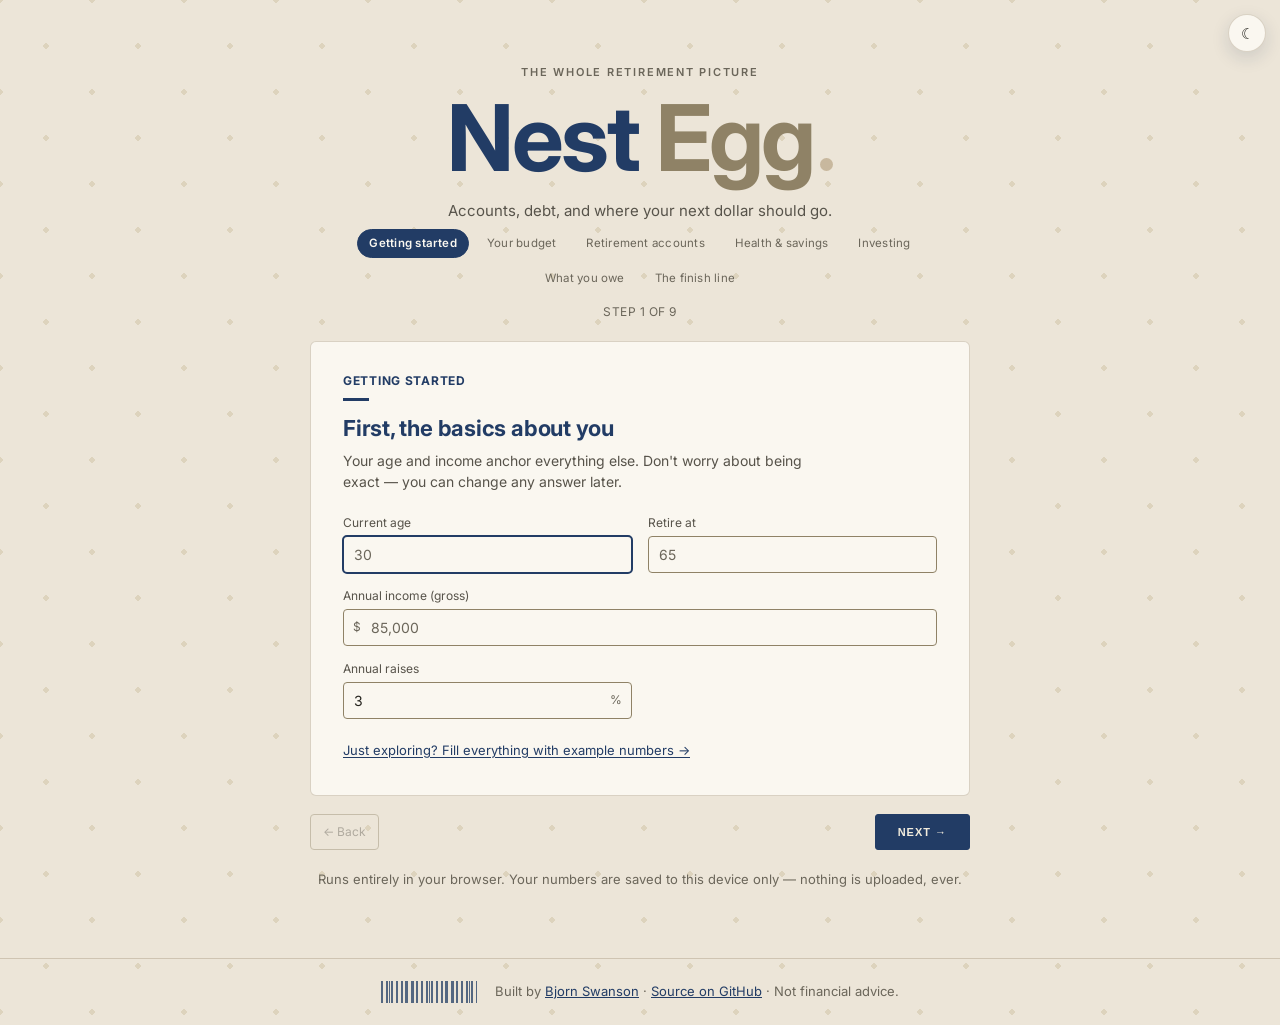
==== index.html @ d1eeb338 "Decode hex-encoded PDF text via embedded ToUnicode maps Co-Authored-By: Claude Fable 5 <noreply@anth" ====
<!doctype html>
<html lang="en">
<head>
  <meta charset="utf-8">
  <meta name="viewport" content="width=device-width, initial-scale=1">
  <title>Nest Egg — Retirement Calculator</title>
  <meta name="description" content="A retirement calculator that starts with your budget and walks you through the whole picture: 401(k), Roth IRA, HSA, HYSA, brokerage, and debt. Everything stays in your browser.">
  <meta name="theme-color" content="#ece5d8">
  <link rel="icon" type="image/svg+xml" href="assets/favicon.svg?v=2">
  <link rel="apple-touch-icon" href="assets/icons/apple-touch-icon.png">
  <link rel="manifest" href="manifest.json">
  <script>
    /* Resolve the theme up front — stored choice, else OS preference — and stamp
       data-theme before first paint, so styles.css needs only [data-theme] rules. */
    (function () {
      var stored = null;
      try { stored = localStorage.getItem('ne_theme'); } catch (e) { }
      var mq = window.matchMedia ? window.matchMedia('(prefers-color-scheme: dark)') : null;
      function apply(t) { document.documentElement.setAttribute('data-theme', t); }
      apply(stored || (mq && mq.matches ? 'dark' : 'light'));
      if (!stored && mq && mq.addEventListener) {
        mq.addEventListener('change', function (e) {
          try { if (localStorage.getItem('ne_theme')) return; } catch (err) { }
          apply(e.matches ? 'dark' : 'light');
        });
      }
    })();
  </script>
  <link rel="preconnect" href="https://fonts.googleapis.com">
  <link rel="preconnect" href="https://fonts.gstatic.com" crossorigin>
  <link href="https://fonts.googleapis.com/css2?family=Inter:wght@400;500;600;700&display=swap" rel="stylesheet">
  <link rel="stylesheet" href="styles.css?v=21">
</head>
<body>

<header class="site-header">
  <p class="hero-eyebrow">The whole retirement picture</p>
  <h1 class="hero-name"><span class="hn-1">Nest</span> <span class="hn-2">Egg<span class="hero-dot" aria-hidden="true"></span></span></h1>
  <p class="tagline">Accounts, debt, and where your next dollar should go.</p>
</header>
<button id="theme-toggle" class="theme-toggle" type="button" aria-label="Toggle dark mode">
  <span class="theme-icon" aria-hidden="true"></span>
</button>

<main>

  <!-- ================= GUIDED WIZARD ================= -->
  <div id="wizard" aria-label="Set up your plan">
    <div class="wiz-top">
      <nav class="wiz-rail" id="wiz-rail" aria-label="Walkthrough sections"></nav>
      <p class="wiz-count"><span id="wiz-count">Step 1 of 9</span></p>
    </div>

    <div id="wiz-budget" class="wiz-budget" hidden>
      <div class="wb-line"><span id="wb-label"></span><span class="wb-amt" id="wb-amt"></span></div>
      <div class="wb-bar" aria-hidden="true"><span class="wb-fill" id="wb-fill"></span></div>
    </div>

    <div id="wiz-steps">

      <!-- Step 1 — About you -->
      <section class="step" data-section="Getting started">
        <p class="step-eyebrow">Getting started</p>
        <h2 class="step-q">First, the basics about you</h2>
        <p class="step-sub">Your age and income anchor everything else. Don't worry about being exact — you can change any answer later.</p>
        <div class="field-grid">
          <label class="field"><span>Current age</span>
            <input type="number" data-bind="profile.currentAge" min="16" max="90" step="1" inputmode="numeric" placeholder="30"></label>
          <label class="field"><span>Retire at</span>
            <input type="number" data-bind="profile.retirementAge" min="30" max="90" step="1" inputmode="numeric" placeholder="65"></label>
          <label class="field span2"><span>Annual income (gross)</span>
            <span class="control"><span class="affix">$</span>
              <input type="number" data-bind="profile.annualIncome" min="0" step="1000" inputmode="decimal" placeholder="85,000"></span></label>
          <label class="field"><span>Annual raises</span>
            <span class="control"><input type="number" data-bind="profile.incomeGrowthPct" min="0" max="20" step="0.5" inputmode="decimal" placeholder="3"><span class="affix">%</span></span></label>
        </div>
        <p class="step-tip"><button type="button" id="load-sample" class="linklike">Just exploring? Fill everything with example numbers →</button></p>
        <div class="wiz-scenario" id="wiz-scenario-wrap" hidden>
          <label class="field"><span>Or pick up a saved setup</span>
            <select id="wiz-scenario-pick" class="scenario-pick"></select></label>
        </div>
      </section>

      <!-- Step 2 — Monthly budget -->
      <section class="step" id="step-budget" data-section="Your budget">
        <p class="step-eyebrow">Your budget</p>
        <h2 class="step-q">What does a normal month look like?</h2>
        <p class="step-sub">Three rough numbers. Whatever's left is your monthly surplus — and the rest of this walkthrough is about pointing it at the right accounts.</p>
        <div class="field-grid">
          <label class="field span2"><span>Monthly take-home pay <button type="button" class="help-btn" data-help="takehome" aria-label="What counts as take-home pay?">?</button></span>
            <span class="control"><span class="affix">$</span>
              <input type="number" data-bind="profile.takeHomeMonthly" min="0" step="100" inputmode="decimal" placeholder="5,000"></span></label>
          <label class="field"><span>Essentials <small>(housing, food, bills)</small> <button type="button" class="help-btn" data-help="essentials" aria-label="What counts as essentials?">?</button></span>
            <span class="control"><span class="affix">$</span>
              <input type="number" data-bind="budget.essentialsMonthly" min="0" step="50" inputmode="decimal" placeholder="2,500"></span></label>
          <label class="field"><span>Everything else <small>(the fun column)</small> <button type="button" class="help-btn" data-help="lifestyle" aria-label="What counts as everything else?">?</button></span>
            <span class="control"><span class="affix">$</span>
              <input type="number" data-bind="budget.lifestyleMonthly" min="0" step="50" inputmode="decimal" placeholder="1,000"></span></label>
        </div>
        <details class="paystub">
          <summary>Have a paystub? Convert it →</summary>
          <p class="hint">Type the numbers off one paycheck — or hand us the paystub PDF and we'll read it, right here in your browser, never uploaded. Either way, the matching questions get ghost suggestions with the math on hover; your answers are never filled in for you.</p>
          <div class="import-row">
            <span class="import-label">Read it for me</span>
            <label class="ghost-btn mini import-trigger" for="ps-file">Load paystub PDF →</label>
            <input type="file" id="ps-file" accept=".pdf,application/pdf,.txt,text/plain" hidden>
            <span class="import-status" id="ps-file-status">or drop the file / paste its text anywhere on this panel</span>
          </div>
          <div class="field-grid">
            <label class="field"><span>I'm paid</span>
              <select data-bind="paystub.freq">
                <option value="52">Weekly</option>
                <option value="26">Every 2 weeks</option>
                <option value="24" selected>Twice a month</option>
                <option value="12">Monthly</option>
              </select></label>
            <label class="field"><span>Gross pay per check <small>(before anything comes out)</small></span>
              <span class="control"><span class="affix">$</span>
                <input type="number" data-bind="paystub.gross" min="0" step="50" inputmode="decimal" placeholder="3,500"></span></label>
            <label class="field"><span>Net pay per check <small>(what hits the bank)</small></span>
              <span class="control"><span class="affix">$</span>
                <input type="number" data-bind="paystub.net" min="0" step="50" inputmode="decimal" placeholder="2,400"></span></label>
            <label class="field"><span>401(k) per check <small>(pre-tax or Roth)</small></span>
              <span class="control"><span class="affix">$</span>
                <input type="number" data-bind="paystub.k401" min="0" step="10" inputmode="decimal" placeholder="0"></span></label>
            <label class="field"><span>HSA per check</span>
              <span class="control"><span class="affix">$</span>
                <input type="number" data-bind="paystub.hsa" min="0" step="10" inputmode="decimal" placeholder="0"></span></label>
          </div>
          <p class="hint ps-readout" id="ps-readout"></p>
        </details>
        <div class="budget-snap" id="budget-snap" aria-live="polite">
          <div class="bs-row"><span>Take-home</span><span class="amt" id="bs-takehome">—</span></div>
          <div class="bs-row"><span>− Essentials</span><span class="amt" id="bs-ess">—</span></div>
          <div class="bs-row"><span>− Everything else</span><span class="amt" id="bs-life">—</span></div>
          <div class="bs-row" id="bs-min-row" hidden><span>− Debt minimums <small>(from your debts list)</small></span><span class="amt" id="bs-min">—</span></div>
          <div class="bs-row bs-total" id="bs-total-row"><span>Free to save &amp; invest</span><span class="amt" id="bs-total">—</span></div>
          <p class="bs-note" id="bs-note"></p>
        </div>
      </section>

      <!-- Step 2 — 401(k) -->
      <section class="step" data-section="Retirement accounts">
        <p class="step-eyebrow">Retirement accounts</p>
        <h2 class="step-q">Do you have a 401(k) at work? <button type="button" class="help-btn" data-help="k401" aria-label="What is a 401(k)?">?</button></h2>
        <p class="step-sub">The retirement account your employer offers — often with free matching money. Leave it blank if you don't have one.</p>
        <div class="vendor-row">
          <span class="vendor-badge" id="vb-k401" hidden aria-hidden="true"></span>
          <select class="vendor-select" data-vendor="k401" aria-label="Who holds your 401(k)?"></select>
        </div>
        <div class="import-row">
          <span class="import-label">Pull balance from a Merrill export</span>
          <label class="ghost-btn mini import-trigger" for="merrill-import-file">Load CSV →</label>
          <input type="file" id="merrill-import-file" accept=".csv,text/csv" hidden>
          <span class="import-status" id="merrill-import-status"></span>
        </div>
        <div class="field-grid">
          <label class="field span2"><span>Current balance</span>
            <span class="control"><span class="affix">$</span>
              <input type="number" data-bind="k401.balance" min="0" step="500" inputmode="decimal" placeholder="0"></span></label>
          <label class="field"><span>You contribute</span>
            <span class="control"><input type="number" data-bind="k401.contribPct" min="0" max="100" step="0.5" inputmode="decimal" placeholder="6"><span class="affix">% of pay</span></span></label>
          <label class="field"><span>Expected return <button type="button" class="help-btn" data-help="returns" aria-label="What is expected return?">?</button></span>
            <span class="control"><input type="number" data-bind="k401.returnPct" min="0" max="20" step="0.5" inputmode="decimal"><span class="affix">%/yr</span></span></label>
          <label class="field"><span>Employer match rate <button type="button" class="help-btn" data-help="match" aria-label="How does an employer match work?">?</button></span>
            <span class="control"><input type="number" data-bind="k401.matchRatePct" min="0" max="200" step="5" inputmode="decimal" placeholder="100"><span class="affix">%</span></span></label>
          <label class="field"><span>…on your first</span>
            <span class="control"><input type="number" data-bind="k401.matchCapPct" min="0" max="100" step="0.5" inputmode="decimal" placeholder="6"><span class="affix">% of pay</span></span></label>
          <p class="hint match-hint" id="match-hint"></p>
          <label class="field"><span>Contribution type <button type="button" class="help-btn" data-help="k401type" aria-label="Pre-tax versus Roth 401(k)">?</button></span>
            <select data-bind="k401.type">
              <option value="pretax">Pre-tax (traditional)</option>
              <option value="roth">Roth</option>
            </select></label>
          <label class="field"><span>Balance that's pre-tax</span>
            <span class="control"><input type="number" data-bind="k401.preTaxBalPct" min="0" max="100" step="5" inputmode="decimal"><span class="affix">%</span></span></label>
        </div>
      </section>

      <!-- Step 3 — Roth IRA -->
      <section class="step" data-section="Retirement accounts">
        <p class="step-eyebrow">Retirement accounts</p>
        <h2 class="step-q">What about a Roth IRA? <button type="button" class="help-btn" data-help="roth" aria-label="What is a Roth IRA?">?</button></h2>
        <p class="step-sub">A retirement account you open yourself — it grows and comes out tax-free. Leave it blank if you haven't opened one.</p>
        <div class="vendor-row">
          <span class="vendor-badge" id="vb-roth" hidden aria-hidden="true"></span>
          <select class="vendor-select" data-vendor="roth" aria-label="Who holds your Roth IRA?"></select>
        </div>
        <div class="field-grid">
          <label class="field"><span>Current balance</span>
            <span class="control"><span class="affix">$</span>
              <input type="number" data-bind="roth.balance" min="0" step="500" inputmode="decimal" placeholder="0"></span></label>
          <label class="field"><span>Monthly contribution</span>
            <span class="control"><span class="affix">$</span>
              <input type="number" data-bind="roth.monthly" min="0" step="25" inputmode="decimal" placeholder="0"></span></label>
          <label class="field"><span>Expected return</span>
            <span class="control"><input type="number" data-bind="roth.returnPct" min="0" max="20" step="0.5" inputmode="decimal"><span class="affix">%/yr</span></span></label>
        </div>
      </section>

      <!-- Step 4 — HSA -->
      <section class="step" data-section="Health & savings">
        <p class="step-eyebrow">Health &amp; savings</p>
        <h2 class="step-q">Are you on an HSA-eligible health plan? <button type="button" class="help-btn" data-help="hsa" aria-label="What is an HSA?">?</button></h2>
        <p class="step-sub">If your health plan is a high-deductible one, the HSA is the most tax-friendly account there is.</p>
        <div class="vendor-row">
          <span class="vendor-badge" id="vb-hsa" hidden aria-hidden="true"></span>
          <select class="vendor-select" data-vendor="hsa" aria-label="Who holds your HSA?"></select>
        </div>
        <label class="check"><input type="checkbox" data-bind="hsa.eligible"> Yes, I have an HSA-eligible health plan</label>
        <div class="field-grid hsa-fields">
          <label class="field"><span>Current balance</span>
            <span class="control"><span class="affix">$</span>
              <input type="number" data-bind="hsa.balance" min="0" step="100" inputmode="decimal" placeholder="0"></span></label>
          <label class="field"><span>Monthly contribution</span>
            <span class="control"><span class="affix">$</span>
              <input type="number" data-bind="hsa.monthly" min="0" step="25" inputmode="decimal" placeholder="0"></span></label>
          <label class="field"><span>Expected return</span>
            <span class="control"><input type="number" data-bind="hsa.returnPct" min="0" max="20" step="0.5" inputmode="decimal"><span class="affix">%/yr</span></span></label>
        </div>
        <p class="hint" id="hsa-max-hint"></p>
        <button type="button" id="hsa-max-btn" class="ghost-btn mini">Set my monthly to the max</button>
      </section>

      <!-- Step 5 — High-yield savings -->
      <section class="step" data-section="Health & savings">
        <p class="step-eyebrow">Health &amp; savings</p>
        <h2 class="step-q">Where's your cash? <button type="button" class="help-btn" data-help="hysa" aria-label="What is a high-yield savings account?">?</button></h2>
        <p class="step-sub">Your high-yield savings — including the emergency fund you'd tap in a pinch.</p>
        <div class="vendor-row">
          <span class="vendor-badge" id="vb-hysa" hidden aria-hidden="true"></span>
          <select class="vendor-select" data-vendor="hysa" aria-label="Who holds your savings account?"></select>
        </div>
        <div class="field-grid">
          <label class="field"><span>Current balance</span>
            <span class="control"><span class="affix">$</span>
              <input type="number" data-bind="hysa.balance" min="0" step="500" inputmode="decimal" placeholder="0"></span></label>
          <label class="field"><span>Monthly contribution</span>
            <span class="control"><span class="affix">$</span>
              <input type="number" data-bind="hysa.monthly" min="0" step="25" inputmode="decimal" placeholder="0"></span></label>
          <label class="field"><span>APY</span>
            <span class="control"><input type="number" data-bind="hysa.apyPct" min="0" max="10" step="0.1" inputmode="decimal"><span class="affix">%</span></span></label>
          <label class="field"><span>Emergency fund goal <button type="button" class="help-btn" data-help="ef" aria-label="What is an emergency fund?">?</button></span>
            <span class="control"><span class="affix">$</span>
              <input type="number" data-bind="hysa.efTarget" min="0" step="1000" inputmode="decimal" placeholder="15,000"></span></label>
        </div>
      </section>

      <!-- Step 6 — Brokerage -->
      <section class="step" data-section="Investing">
        <p class="step-eyebrow">Investing</p>
        <h2 class="step-q">Any investing outside retirement accounts? <button type="button" class="help-btn" data-help="brokerage" aria-label="What is a brokerage account?">?</button></h2>
        <p class="step-sub">A regular (taxable) brokerage account. Leave it blank if you don't have one yet.</p>
        <div class="vendor-row">
          <span class="vendor-badge" id="vb-brokerage" hidden aria-hidden="true"></span>
          <select class="vendor-select" data-vendor="brokerage" aria-label="Who holds your brokerage account?"></select>
        </div>
        <div class="import-row">
          <span class="import-label">Pull live balance from Schwab</span>
          <label class="ghost-btn mini import-trigger" for="schwab-import-file">Load export →</label>
          <input type="file" id="schwab-import-file" accept=".json,application/json" hidden>
          <span class="import-status" id="schwab-import-status"></span>
        </div>
        <div class="field-grid">
          <label class="field"><span>Current balance</span>
            <span class="control"><span class="affix">$</span>
              <input type="number" data-bind="brokerage.balance" min="0" step="500" inputmode="decimal" placeholder="0"></span></label>
          <label class="field"><span>Monthly contribution</span>
            <span class="control"><span class="affix">$</span>
              <input type="number" data-bind="brokerage.monthly" min="0" step="25" inputmode="decimal" placeholder="0"></span></label>
          <label class="field"><span>Expected return</span>
            <span class="control"><input type="number" data-bind="brokerage.returnPct" min="0" max="20" step="0.5" inputmode="decimal"><span class="affix">%/yr</span></span></label>
        </div>
      </section>

      <!-- Step 7 — Debts -->
      <section class="step" data-section="What you owe">
        <p class="step-eyebrow">What you owe</p>
        <h2 class="step-q">Let's list any debts <button type="button" class="help-btn" data-help="debts" aria-label="How are debts handled?">?</button></h2>
        <p class="step-sub">Credit cards, student loans, car loans — anything with a balance and an APR. We'll build a payoff plan. No debts? Just move on.</p>
        <div id="debt-list"></div>
        <button type="button" id="add-debt" class="ghost-btn">+ Add a debt</button>
        <div class="field-grid">
          <label class="field span2"><span>Extra toward debt each month <small>(beyond minimums)</small> <button type="button" class="help-btn" data-help="extraDebt" aria-label="Why pay extra toward debt?">?</button></span>
            <span class="control"><span class="affix">$</span>
              <input type="number" data-bind="extraDebtMonthly" min="0" step="25" inputmode="decimal" placeholder="0"></span></label>
        </div>
      </section>

      <!-- Step 8 — Goals -->
      <section class="step" data-section="The finish line">
        <p class="step-eyebrow">The finish line</p>
        <h2 class="step-q">Finally — what does retirement look like?</h2>
        <p class="step-sub">How much you'll spend, and a few assumptions you can fine-tune. Then we'll show your plan.</p>
        <div class="field-grid">
          <label class="field span2"><span>Monthly spending in retirement <small>(today's dollars)</small></span>
            <span class="control"><span class="affix">$</span>
              <input type="number" data-bind="goals.retireSpendMonthly" min="0" step="250" inputmode="decimal" placeholder="5,000"></span></label>
          <label class="field"><span>Inflation <button type="button" class="help-btn" data-help="inflation" aria-label="How is inflation used?">?</button></span>
            <span class="control"><input type="number" data-bind="goals.inflationPct" min="0" max="10" step="0.1" inputmode="decimal"><span class="affix">%/yr</span></span></label>
          <label class="field"><span>Withdrawal rate <button type="button" class="help-btn" data-help="swr" aria-label="What is a withdrawal rate?">?</button></span>
            <span class="control"><input type="number" data-bind="goals.swrPct" min="1" max="10" step="0.25" inputmode="decimal"><span class="affix">%/yr</span></span></label>
          <label class="field span2"><span>Tax rate in retirement <button type="button" class="help-btn" data-help="taxrate" aria-label="What is the retirement tax rate for?">?</button></span>
            <span class="control"><input type="number" data-bind="goals.taxRatePct" min="0" max="50" step="1" inputmode="decimal"><span class="affix">% on pre-tax dollars</span></span></label>
          <label class="field"><span>Social Security <button type="button" class="help-btn" data-help="ss" aria-label="How is Social Security used?">?</button></span>
            <span class="control"><span class="affix">$</span><input type="number" data-bind="goals.ssMonthly" min="0" step="100" inputmode="decimal" placeholder="0"><span class="affix">/mo</span></span></label>
          <label class="field"><span>…starting at age</span>
            <span class="control"><input type="number" data-bind="goals.ssStartAge" min="62" max="70" step="1" inputmode="numeric" placeholder="67"></span></label>
        </div>
        <label class="check"><input type="checkbox" data-bind="growContrib"> Grow my monthly contributions with raises <button type="button" class="help-btn" data-help="growc" aria-label="What does growing contributions mean?">?</button></label>
        <details class="advanced">
          <summary>Advanced: contribution limits &amp; thresholds</summary>
          <div class="field-grid">
            <label class="field"><span>401(k) limit</span>
              <span class="control"><span class="affix">$</span>
                <input type="number" data-bind="limits.k401" min="0" step="500" inputmode="decimal"></span></label>
            <label class="field"><span>IRA limit</span>
              <span class="control"><span class="affix">$</span>
                <input type="number" data-bind="limits.ira" min="0" step="500" inputmode="decimal"></span></label>
            <label class="field"><span>HSA limit</span>
              <span class="control"><span class="affix">$</span>
                <input type="number" data-bind="limits.hsa" min="0" step="50" inputmode="decimal"></span></label>
            <label class="field"><span>"High interest" means ≥ <button type="button" class="help-btn" data-help="highApr" aria-label="What counts as high-interest debt?">?</button></span>
              <span class="control"><input type="number" data-bind="limits.highAprPct" min="0" max="30" step="0.5" inputmode="decimal"><span class="affix">% APR</span></span></label>
          </div>
        </details>
      </section>

    </div>

    <div class="wiz-nav">
      <button type="button" id="wiz-back" class="ghost-btn" disabled>← Back</button>
      <button type="button" id="wiz-next" class="sample-btn">Next →</button>
    </div>
    <p class="privacy-note wiz-privacy">Runs entirely in your browser. Your numbers are saved to this device only — nothing is uploaded, ever.</p>
  </div>

  <!-- ================= RESULTS ================= -->
  <div id="results-view" hidden>
    <div class="results-topbar">
      <button type="button" id="edit-answers" class="ghost-btn">← Edit my answers</button>
      <div class="topbar-right">
        <select id="scenario-pick" class="scenario-pick" aria-label="Load a saved setup"></select>
        <button type="button" id="scenario-save" class="ghost-btn">Save setup</button>
        <button type="button" id="scenario-delete" class="ghost-btn danger" hidden>Delete</button>
        <button type="button" id="export-data" class="ghost-btn">Download</button>
        <button type="button" id="import-data" class="ghost-btn">Load file</button>
        <input type="file" id="import-file" accept="application/json,.json" hidden>
        <button type="button" id="reset" class="ghost-btn danger">Clear all</button>
      </div>
    </div>

    <section class="results" aria-label="Projection">

      <div id="empty-state" class="empty-state" hidden>
        <p>Add your current age and a retirement age to see your plan. <button type="button" id="empty-edit" class="linklike">Back to the questions →</button></p>
      </div>

      <div id="results-body" hidden>

        <div class="kpi-row">
          <div class="tile">
            <span class="tile-label">Spendable nest egg (after tax) <button type="button" class="help-btn" data-help="nestegg" aria-label="How is the spendable nest egg calculated?">?</button></span>
            <span class="tile-value" id="kpi-nestegg">—</span>
            <span class="tile-sub" id="kpi-nestegg-today">—</span>
          </div>
          <div class="tile">
            <span class="tile-label">Retirement goal coverage</span>
            <span class="tile-value" id="kpi-coverage">—</span>
            <div class="meter" id="kpi-meter"><div class="meter-fill"></div></div>
            <span class="tile-sub" id="kpi-coverage-sub">—</span>
          </div>
          <div class="tile">
            <span class="tile-label">Debt-free</span>
            <span class="tile-value" id="kpi-debtfree">—</span>
            <span class="tile-sub" id="kpi-interest">—</span>
          </div>
          <div class="tile">
            <span class="tile-label">Recommended-order boost</span>
            <span class="tile-value" id="kpi-boost">—</span>
            <span class="tile-sub" id="kpi-boost-sub">—</span>
          </div>
        </div>

        <section class="card" id="plan-card">
          <div class="card-head">
            <div><h2>What to do with this month's money</h2></div>
            <span class="hint">the recommended order, as marching orders</span>
          </div>
          <ol class="orders" id="orders"></ol>
          <p class="hint" id="orders-match-note"></p>
          <div class="adopt-row">
            <button type="button" id="adopt-plan" class="sample-btn adopt-btn">Make this my plan</button>
            <span class="hint" id="adopt-note">Writes these amounts into your inputs — your plan becomes the recommended one.</span>
          </div>
        </section>

        <section class="card" id="summary-card">
          <div class="card-head">
            <div><h2>Your setup at a glance</h2></div>
            <span class="hint">everything you told us — <button type="button" id="summary-edit" class="linklike">edit →</button></span>
          </div>
          <div id="summary-grid" class="summary-grid"></div>
        </section>

        <section class="card" id="insights-card">
          <div class="card-head">
            <h2>Coaching corner</h2>
            <span class="hint">personalized to your salary and plan</span>
          </div>
          <div id="coach-summary"></div>
          <div id="insights"></div>
          <div id="fifty-wrap" hidden>
            <h3 class="ms-title">Your paycheck, 50/30/20 <button type="button" class="help-btn" data-help="fifty" aria-label="What is the 50/30/20 rule?">?</button></h3>
            <p class="hint" id="fifty-note"></p>
            <div class="fifty-bar" aria-hidden="true">
              <span class="fb-needs"></span><span class="fb-wants"></span><span class="fb-future"></span>
              <span class="fb-marker" id="fifty-marker"></span>
            </div>
            <div class="fifty-rows" id="fifty-rows"></div>
          </div>
          <div id="mg-wrap" hidden>
            <h3 class="ms-title">What each retirement age takes <button type="button" class="help-btn" data-help="mgrate" aria-label="Where do these percentages come from?">?</button></h3>
            <p class="hint">The share of gross income to invest, starting from zero today, to replace 80% of your paycheck from that age on. Rebuilt from <a href="https://moneyguy.com/" target="_blank" rel="noopener">Money Guy</a>&rsquo;s &ldquo;How Much Should You Save?&rdquo; table.</p>
            <div class="milestones" id="mg-strip"></div>
          </div>
          <div id="milestones-wrap" hidden>
            <h3 class="ms-title">Savings benchmarks for your salary</h3>
            <p class="hint">A common rule of thumb: retirement savings as a multiple of your salary at each age.</p>
            <div class="milestones" id="milestones"></div>
          </div>
        </section>

        <section class="card chart-card" id="projection-card">
          <div class="card-head">
            <div>
              <h2>Net worth to retirement</h2>
            </div>
            <div class="legend" id="legend-projection"></div>
          </div>
          <p class="hint">Everything you own minus everything you owe, month by month, in gross (pre-tax) dollars — the tiles above show the after-tax view. The shaded band is the 10th–90th percentile range from 400 Monte Carlo scenarios (historical equity volatility ~15%/yr); the dashed line is your nest-egg goal.</p>
          <div id="chart-projection"></div>
        </section>

        <section class="card" id="waterfall-card">
          <div class="card-head"><h2>Where your next dollar goes</h2></div>
          <p class="hint" id="waterfall-note">Same monthly budget, two orders. The recommended order follows: employer match → high-interest debt → emergency fund → HSA → Roth IRA → max 401(k) → remaining debt → taxable brokerage.</p>
          <div class="waterfall-grid">
            <table class="mini-table" aria-label="Your plan today, first month">
              <caption>Your plan today <span class="cap-sub">/mo, month one</span></caption>
              <tbody id="alloc-current"></tbody>
            </table>
            <table class="mini-table" aria-label="Recommended order, first month">
              <caption>Recommended order <span class="cap-sub">/mo, month one</span></caption>
              <tbody id="alloc-rec"></tbody>
            </table>
          </div>
          <div id="checklist-wrap" hidden>
            <h3 class="ms-title">To follow the recommended order this month</h3>
            <ul id="checklist" class="checklist"></ul>
          </div>
        </section>

        <div class="two-up">
          <section class="card chart-card" id="mix-card">
            <div class="card-head">
              <div><h2>Account mix over time</h2></div>
              <div class="legend" id="legend-mix"></div>
            </div>
            <p class="hint">Where <em>your plan's</em> money lives at each age — the five accounts stacked to the total (gross values).</p>
            <div id="chart-mix"></div>
          </section>
          <section class="card chart-card" id="debt-card">
            <div class="card-head">
              <div><h2>Debt balance</h2></div>
              <div class="legend" id="legend-debt"></div>
            </div>
            <p class="hint">Total owed under each order, until paid off. The recommended order attacks high-interest balances first, so it usually drops faster.</p>
            <div id="chart-debt"></div>
          </section>
        </div>

        <details class="card table-view">
          <summary><h2>Projection table</h2><span class="hint">every value, year by year</span></summary>
          <div class="table-scroll">
            <table id="projection-table">
              <thead>
                <tr><th scope="col">Age</th><th scope="col">401(k)</th><th scope="col">Roth IRA</th><th scope="col">HSA</th><th scope="col">HYSA</th><th scope="col">Brokerage</th><th scope="col">Debt</th><th scope="col">Net worth</th><th scope="col">Recommended</th><th scope="col">Band low</th><th scope="col">Band high</th></tr>
              </thead>
              <tbody></tbody>
            </table>
          </div>
        </details>

        <details class="card methodology">
          <summary><h2>How the math works</h2></summary>
          <ul>
            <li>Everything compounds monthly; contributions land before growth each month.</li>
            <li>Employer match is applied per paycheck up to your match cap — no year-end true-up. Match dollars are always pre-tax.</li>
            <li><strong>Taxes:</strong> pre-tax 401(k) dollars (including the match) are discounted by your "tax rate in retirement" in every spendable figure; Roth and HSA dollars are treated as tax-free, and brokerage gains aren't taxed (a simplification in your favor).</li>
            <li><strong>Social Security</strong> shrinks the nest egg you need: the goal covers spending minus your benefit, plus a bridge (benefit × years) if you retire before it starts. The benefit is assumed to keep pace with inflation.</li>
            <li>Annual contribution limits are indexed to your inflation assumption and include catch-ups: +$8,000 (401(k)) and +$1,100 (IRA) from age 50, +$1,000 (HSA) from 55. Blocked dollars keep working elsewhere.</li>
            <li>When "grow my monthly contributions with raises" is on, flat monthly amounts (Roth, HSA, HYSA, brokerage, extra debt) rise with your income so your savings rate holds steady instead of quietly decaying for decades.</li>
            <li>Extra debt payments go to the highest-APR balance first (avalanche). When a debt is paid off, its old minimum payment rolls into your plan instead of disappearing. Card minimums are modeled as fixed dollars — real card minimums shrink with the balance, so payoff runs slightly faster here. Income-driven student-loan plans aren't modeled — enter your actual monthly payment as the minimum.</li>
            <li>The <em>recommended order</em> re-allocates the same monthly budget: employer match → debt at or above your high-interest threshold → emergency fund → HSA → Roth IRA → 401(k) to the annual max → remaining debt → taxable brokerage. Your plan and the recommended plan always spend identical dollars, so the gap between the two lines is pure ordering.</li>
            <li>The shaded band runs your exact plan with every investment return 2 points higher and lower — a reminder that the smooth line is the middle of a wide range, not a promise.</li>
            <li>The coaching corner's needed-savings-rate benchmarks rebuild Money Guy's "How Much Should You Save?" methodology, verified against all 89 cells of the published table: invest a flat share of gross pay from zero, at a return of 10% at age 20 that falls 0.1 points per year of age, with 3% raises and 3% inflation, until the nest egg covers 80% of final income at a 4% withdrawal rate.</li>
            <li>Roth IRA income limits aren't enforced — at high incomes the model assumes you'd use the backdoor. The HSA's payroll FICA advantage isn't counted (it's slightly better than shown).</li>
          </ul>
          <p class="disclaimer">This is an educational tool, not financial advice. Numbers are projections built on your assumptions — real markets won't cooperate so smoothly.</p>
        </details>

      </div>
    </section>
  </div>
</main>

<footer class="site-footer">
  <span class="barcode" aria-hidden="true"></span>
  <p>Built by <a href="https://bjornswanson0.github.io/" rel="author">Bjorn Swanson</a> · <a href="https://github.com/bjornswanson0/nest-egg">Source on GitHub</a> · Not financial advice.</p>
</footer>

<template id="debt-row-tpl">
  <div class="debt-row">
    <input type="text" class="debt-name" placeholder="Name (e.g. Visa)" maxlength="24" aria-label="Debt name">
    <select class="debt-kind" aria-label="Debt type">
      <option value="card">Credit card</option>
      <option value="student">Student loan</option>
      <option value="auto">Auto loan</option>
      <option value="personal">Personal loan</option>
      <option value="other">Other</option>
    </select>
    <button type="button" class="debt-remove" aria-label="Remove this debt">×</button>
    <div class="debt-amounts">
      <span class="control"><span class="affix">$</span>
        <input type="number" class="debt-balance" min="0" step="100" inputmode="decimal" placeholder="Balance" aria-label="Debt balance"></span>
      <span class="control"><input type="number" class="debt-apr" min="0" max="99" step="0.1" inputmode="decimal" placeholder="APR" aria-label="Debt APR"><span class="affix">%</span></span>
      <span class="control"><span class="affix">$</span>
        <input type="number" class="debt-min" min="0" step="10" inputmode="decimal" placeholder="Min/mo" aria-label="Minimum monthly payment"></span>
    </div>
  </div>
</template>

<script src="js/engine.js?v=5"></script>
<script src="js/charts.js?v=3"></script>
<script src="js/app.js?v=20"></script>
</body>
</html>
---- styles.css ----
/* Nest Egg — styles. Editorial cream / navy / sand brand; dark mode via data-theme or OS.
   Chart series colors (--s1..--s5) are a validated colorblind-safe palette — do not retheme. */

:root {
  color-scheme: light;
  --bg: #ece5d8;
  --surface: #faf7f0;
  --ink: #26251f;
  --ink-2: #57534a;
  --muted: #6b665a;
  --grid: #e4ddcc;
  --axis: #8f8266;
  --hairline: rgba(139, 120, 90, 0.30);
  --navy: #223c65;
  --navy-deep: #182c4e;
  --sand: #c8b89e;
  --head: #223c65;
  --rule: #223c65;
  --accent: #223c65;
  --fb1: #223c65;
  --fb2: #c8b89e;
  --fb3: #0ca30c;
  --s1: #2a78d6;
  --s2: #008300;
  --s3: #e87ba4;
  --s4: #eda100;
  --s5: #1baf7a;
  --good: #0ca30c;
  --warn: #fab219;
  --crit: #d03b3b;
  --crit-text: #b93131;
  --good-text: #006300;
  --good-badge: #006300;
  --dot: #ddd3bd;
  --radius: 6px;
  --sans: 'Inter', system-ui, -apple-system, 'Segoe UI', sans-serif;
}

:root[data-theme="dark"] {
  color-scheme: dark;
  --bg: #0e131d;
  --surface: #181f2b;
  --ink: #f2ecdd;
  --ink-2: #c6bfae;
  --muted: #a29b88;
  --grid: #262e3c;
  --axis: #64738f;
  --hairline: rgba(200, 184, 158, 0.18);
  --head: #f2ecdd;
  --rule: #c8b89e;
  --accent: #c8b89e;
  --fb1: #4a6da8;
  --fb2: #c8b89e;
  --fb3: #0ca30c;
  --s1: #3987e5;
  --s2: #008300;
  --s3: #d55181;
  --s4: #c98500;
  --s5: #199e70;
  --crit-text: #e26666;
  --good-text: #0ca30c;
  --dot: #1a2231;
}

/* The head script always stamps data-theme (stored choice, else OS preference,
   tracked live), so dark tokens live in exactly one place: the block above. */

* { box-sizing: border-box; margin: 0; padding: 0; }

html { -webkit-text-size-adjust: 100%; text-size-adjust: 100%; }

body {
  font-family: var(--sans);
  font-size: 15px;
  line-height: 1.5;
  color: var(--ink);
  background-color: var(--bg);
  /* staggered dot grid: quiet texture behind the paper cards */
  background-image:
    radial-gradient(var(--dot) 2.6px, transparent 2.7px),
    radial-gradient(var(--dot) 2.6px, transparent 2.7px);
  background-size: 92px 92px;
  background-position: 0 0, 46px 46px;
}

::selection { background: var(--navy); color: #f2ecdd; }
:root[data-theme="dark"] ::selection { background: var(--sand); color: #182c4e; }

:focus-visible { outline: 2px solid var(--accent); outline-offset: 2px; border-radius: 3px; }

a { color: var(--accent); }

@media (prefers-reduced-motion: reduce) {
  *, *::before, *::after { transition: none !important; animation: none !important; }
}

/* entrance: content rises gently into place (killed above for reduced motion) */
@keyframes rise {
  from { opacity: 0; transform: translateY(10px); }
}
.step, .results > * { animation: rise 0.35s ease both; }

.ghost-btn, .sample-btn {
  transition: transform 0.15s ease, border-color 0.15s ease, background 0.15s ease, color 0.15s ease;
}
.ghost-btn:hover, .sample-btn:hover { transform: translateY(-1px); }

/* ---------- header: oversized two-tone name; the period is the egg ---------- */

.site-header {
  max-width: 1240px;
  margin: 0 auto;
  padding: 64px 20px 6px;
  text-align: center;
}

.hero-eyebrow {
  font-size: 11px;
  font-weight: 600;
  letter-spacing: 0.16em;
  text-transform: uppercase;
  color: var(--muted);
}

.hero-name {
  margin-top: 10px;
  font-size: clamp(46px, 8vw, 92px);
  font-weight: 700;
  letter-spacing: -0.03em;
  line-height: 1.02;
  color: var(--head);
}
.hn-2 { color: var(--axis); }
:root[data-theme="dark"] .hn-2 { color: var(--sand); }

.hero-dot {
  display: inline-block;
  width: 0.14em;
  height: 0.14em;
  margin-left: 0.07em;
  border-radius: 50%;
  background: var(--sand);
}

.tagline { color: var(--ink-2); font-size: 15px; margin: 16px auto 0; max-width: 56ch; }

/* results view keeps the name but goes workspace-compact */
body.view-results .site-header { padding: 30px 20px 0; }
body.view-results .hero-name { margin-top: 0; font-size: clamp(30px, 4vw, 42px); }
body.view-results .hero-eyebrow, body.view-results .tagline { display: none; }

.theme-toggle {
  position: fixed;
  top: 14px;
  right: 14px;
  z-index: 50;
  width: 38px;
  height: 38px;
  border: 1px solid var(--hairline);
  border-radius: 50%;
  background: var(--surface);
  box-shadow: 0 6px 18px rgba(24, 44, 78, 0.14);
  cursor: pointer;
  font-size: 15px;
  line-height: 1;
  color: var(--ink);
  display: grid;
  place-items: center;
  transition: transform 0.15s ease, border-color 0.15s ease;
}
.theme-toggle:hover { border-color: var(--accent); transform: translateY(-1px); }
.theme-icon::before { content: '☾'; }
:root[data-theme="dark"] .theme-icon::before { content: '☀'; }

/* ---------- layout ---------- */

main { max-width: 1240px; margin: 0 auto; padding: 0 20px 48px; }

.privacy-note { color: var(--muted); font-size: 13px; margin: 10px 0 22px; }

.layout {
  display: grid;
  grid-template-columns: 370px minmax(0, 1fr);
  gap: 22px;
  align-items: start;
}

.inputs { display: grid; gap: 14px; }

.results { display: grid; gap: 20px; min-width: 0; }

/* ---------- guided wizard ---------- */

#wizard { max-width: 660px; margin: 0 auto; }

.wiz-top { margin-bottom: 20px; }

/* section rail: navigation and progress in one row of chips */
.wiz-rail {
  display: flex;
  gap: 6px;
  flex-wrap: wrap;
  justify-content: center;
}

.rail-chip {
  font: inherit;
  font-size: 11.5px;
  letter-spacing: 0.02em;
  color: var(--muted);
  background: transparent;
  border: 1px solid transparent;
  border-radius: 999px;
  padding: 5px 11px;
  cursor: pointer;
  transition: color 0.15s ease, background 0.15s ease, border-color 0.15s ease;
}
.rail-chip:hover { color: var(--accent); border-color: var(--hairline); }
.rail-chip.done { color: var(--ink-2); }
.rail-chip.done::before { content: '✓ '; color: var(--good-text); }
.rail-chip.current {
  color: var(--surface);
  background: var(--navy);
  border-color: var(--navy);
  font-weight: 600;
}
:root[data-theme="dark"] .rail-chip.current { color: var(--bg); background: var(--sand); border-color: var(--sand); }

.wiz-count {
  margin-top: 10px;
  text-align: center;
  font-size: 12px;
  letter-spacing: 0.04em;
  text-transform: uppercase;
  color: var(--muted);
}

.step {
  background: var(--surface);
  border: 1px solid var(--hairline);
  border-radius: var(--radius);
  padding: 30px 32px 34px;
}
.step[hidden] { display: none; }

.step-eyebrow {
  font-size: 12px;
  font-weight: 700;
  letter-spacing: 0.06em;
  text-transform: uppercase;
  color: var(--rule);
}
.step-eyebrow::after {
  content: '';
  display: block;
  width: 26px;
  height: 3px;
  background: var(--rule);
  margin-top: 8px;
}
.step-q {
  font-size: 22px;
  font-weight: 700;
  letter-spacing: -0.01em;
  color: var(--head);
  margin-top: 14px;
  line-height: 1.2;
}
.step-q .help-btn { vertical-align: 4px; }
.step-sub { color: var(--ink-2); font-size: 14px; margin: 8px 0 22px; max-width: 52ch; }

.step .vendor-row { margin-bottom: 16px; }
.step .field-grid { gap: 14px 16px; }

.step-tip { margin-top: 20px; }
.linklike {
  font: inherit;
  font-size: 13px;
  color: var(--accent);
  background: none;
  border: none;
  padding: 0;
  cursor: pointer;
  text-decoration: underline;
  text-underline-offset: 2px;
}
.linklike:hover { text-decoration: none; }

.wiz-scenario {
  margin-top: 18px;
  padding-top: 16px;
  border-top: 1px dashed var(--grid);
}
.wiz-scenario[hidden] { display: none; }
.wiz-scenario .scenario-pick { max-width: 260px; }

.wiz-nav {
  display: flex;
  justify-content: space-between;
  align-items: center;
  gap: 12px;
  margin-top: 18px;
}
.wiz-nav .ghost-btn { margin-bottom: 0; }
.wiz-nav .sample-btn { margin: 0; padding: 11px 22px; }
.wiz-nav .ghost-btn:disabled { opacity: 0.4; cursor: default; }
.wiz-privacy { text-align: center; margin: 20px 0 0; }

/* ---------- budget step: live surplus snapshot ---------- */

.budget-snap {
  margin-top: 22px;
  padding: 16px 18px;
  border: 1px solid var(--hairline);
  border-radius: var(--radius);
  background: color-mix(in srgb, var(--navy) 5%, var(--surface));
  display: grid;
  gap: 6px;
  font-size: 13px;
  color: var(--ink-2);
}
.bs-row { display: flex; justify-content: space-between; gap: 12px; align-items: baseline; }
.bs-row small { color: var(--muted); font-weight: 400; }
.bs-row .amt { font-variant-numeric: tabular-nums; font-weight: 600; color: var(--ink); white-space: nowrap; }
.bs-total { margin-top: 4px; padding-top: 10px; border-top: 1px dashed var(--grid); font-weight: 600; color: var(--ink); }
.bs-total .amt { font-size: 18px; }
.bs-total.good .amt { color: var(--good-text); }
.bs-total.crit .amt { color: var(--crit-text); }
.bs-note { margin-top: 2px; font-size: 13px; color: var(--muted); max-width: 56ch; }

/* ---------- wizard budget bar: surplus vs. allocated, on every later step ---------- */

.wiz-budget {
  margin: -6px 0 16px;
  padding: 10px 14px 12px;
  background: var(--surface);
  border: 1px solid var(--hairline);
  border-radius: var(--radius);
  font-size: 12.5px;
  color: var(--ink-2);
}
.wiz-budget[hidden] { display: none; }
.wb-line { display: flex; justify-content: space-between; gap: 10px; margin-bottom: 7px; }
.wb-amt { font-weight: 600; color: var(--ink); font-variant-numeric: tabular-nums; white-space: nowrap; }
.wb-bar {
  height: 5px;
  border-radius: 3px;
  background: color-mix(in srgb, var(--navy) 12%, var(--surface));
  overflow: hidden;
}
.wb-fill {
  display: block;
  height: 100%;
  border-radius: 3px;
  background: var(--navy);
  transition: width 0.25s ease;
}
:root[data-theme="dark"] .wb-fill { background: var(--sand); }
.wiz-budget.full .wb-fill { background: var(--good); }
.wiz-budget.over .wb-fill { background: var(--crit); }
.wiz-budget.over .wb-amt { color: var(--crit-text); }

/* ---------- results view shell ---------- */

#results-view { max-width: 1200px; margin: 0 auto; }

/* floating pill toolbar: sticky, blurred, always within reach */
.results-topbar {
  position: sticky;
  top: 12px;
  z-index: 40;
  display: flex;
  justify-content: center;
  align-items: center;
  gap: 8px;
  flex-wrap: wrap;
  width: fit-content;
  margin: 0 auto 20px;
  padding: 8px 12px;
  background: color-mix(in srgb, var(--surface) 86%, transparent);
  -webkit-backdrop-filter: blur(8px);
  backdrop-filter: blur(8px);
  border: 1px solid var(--hairline);
  border-radius: 999px;
  box-shadow: 0 10px 30px rgba(24, 44, 78, 0.12);
}
.results-topbar .ghost-btn { margin-bottom: 0; border-radius: 999px; }
.topbar-right { display: flex; gap: 8px; flex-wrap: wrap; justify-content: center; }

.scenario-pick {
  width: auto;
  max-width: 190px;
  font-size: 12px;
  color: var(--ink-2);
  padding: 7px 10px;
  border-radius: 999px;
}
.scenario-pick:disabled { opacity: 0.6; }

/* ---------- cards: warm paper, thin tan frame ---------- */

.card {
  background: var(--surface);
  border: 1px solid var(--hairline);
  border-radius: var(--radius);
  padding: 20px;
}

/* result-side widgets get more breathing room than the dense input column */
.results > .card { padding: 24px 26px; }
.results > .card.chart-card { padding: 22px 22px 20px; }

.card h2 {
  font-size: 13px;
  font-weight: 700;
  letter-spacing: 0.05em;
  text-transform: uppercase;
  color: var(--head);
  margin-bottom: 14px;
}
.card h2::after {
  content: '';
  display: block;
  width: 26px;
  height: 3px;
  background: var(--rule);
  margin-top: 7px;
}
.card-head h2::after { margin-top: 7px; }

.card-head {
  position: relative;
  display: flex;
  align-items: baseline;
  justify-content: space-between;
  gap: 12px;
  flex-wrap: wrap;
  margin-bottom: 18px;
  padding-right: 30px; /* clears the pinned collapse chevron */
}
.card-head h2 { margin-bottom: 0; }
.card-head .hint { margin-bottom: 0; }
.card-head + * { margin-top: 0; }

.hint { color: var(--muted); font-size: 13px; margin-bottom: 12px; max-width: 74ch; }

/* ---------- fields ---------- */

.field-grid {
  display: grid;
  grid-template-columns: 1fr 1fr;
  gap: 10px 12px;
}

.field { display: grid; gap: 4px; min-width: 0; }
.field > span:first-child { font-size: 12px; color: var(--ink-2); }
.field small { color: var(--muted); font-weight: 400; }
.span2 { grid-column: span 2; }

input[type="number"], input[type="text"] {
  font: inherit;
  font-size: 14px;
  color: var(--ink);
  background: transparent;
  border: 1px solid var(--axis);
  border-radius: 4px;
  padding: 7px 10px;
  width: 100%;
  min-width: 0;
}
input[type="number"] { -moz-appearance: textfield; appearance: textfield; }
input[type="number"]::-webkit-outer-spin-button,
input[type="number"]::-webkit-inner-spin-button { -webkit-appearance: none; margin: 0; }
input::placeholder { color: var(--muted); opacity: 1; }
input[type="number"]:focus, input[type="text"]:focus {
  outline: 2px solid var(--accent);
  outline-offset: -1px;
  border-color: transparent;
}

.control {
  display: flex;
  align-items: center;
  border: 1px solid var(--axis);
  border-radius: 4px;
  min-width: 0;
}
.control:focus-within { outline: 2px solid var(--accent); outline-offset: -1px; border-color: transparent; }
.control input { border: none; flex: 1; }
.control input:focus { outline: none; }
.control .affix {
  color: var(--muted);
  font-size: 12px;
  padding: 0 9px;
  white-space: nowrap;
  flex: none;
}
.control .affix:first-child { padding-right: 0; }
.control .affix:last-child { padding-left: 4px; }

.check {
  display: flex;
  gap: 8px;
  align-items: center;
  font-size: 13px;
  color: var(--ink-2);
  margin-bottom: 12px;
  cursor: pointer;
}
.check input { accent-color: var(--accent); width: 15px; height: 15px; }
.field-grid + .check { margin: 12px 0 0; }

select {
  font: inherit;
  font-size: 14px;
  color: var(--ink);
  background: var(--surface);
  border: 1px solid var(--axis);
  border-radius: 4px;
  padding: 7px 8px;
  width: 100%;
  min-width: 0;
}
select:focus { outline: 2px solid var(--accent); outline-offset: -1px; }

.data-btns { display: flex; gap: 8px; }
.data-btns .ghost-btn { flex: 1; margin-bottom: 0; }

.ghost-btn.mini { font-size: 11px; padding: 5px 10px; margin: 2px 0 0; }

.import-row {
  display: flex;
  align-items: center;
  gap: 10px;
  margin: 12px 0 4px;
}
.import-label { font-size: 13px; color: var(--ink-2); }
.import-trigger { cursor: pointer; display: inline-block; }
.import-status { font-size: 12px; color: var(--ink-2); font-style: italic; }

.paystub { margin: 14px 0 4px; }
.paystub summary { cursor: pointer; font-size: 13px; color: var(--accent); }
.paystub[open] summary { margin-bottom: 10px; }
.paystub .import-row { flex-wrap: wrap; margin-bottom: 14px; }
.ps-readout { margin: 12px 0 0; }
.ps-readout:empty { display: none; }
.ps-suggested::placeholder { color: var(--accent); opacity: .75; }

.ghost-btn {
  font: inherit;
  font-size: 12px;
  color: var(--ink-2);
  background: transparent;
  border: 1px solid var(--axis);
  border-radius: 4px;
  padding: 8px 12px;
  cursor: pointer;
  margin-bottom: 12px;
}
.ghost-btn:hover { border-color: var(--accent); color: var(--accent); }
.ghost-btn.danger { margin-bottom: 0; }
.ghost-btn.danger:hover { border-color: var(--crit); color: var(--crit-text); }

/* navy chip button — the www.website.com motif */
.sample-btn {
  margin: 18px 0 0;
  background: var(--navy);
  border: 1px solid var(--navy);
  color: #f2ecdd;
  text-transform: uppercase;
  letter-spacing: 0.09em;
  font-size: 11px;
  font-weight: 600;
  padding: 10px 16px;
  border-radius: 3px;
}
.sample-btn:hover { background: var(--navy-deep); border-color: var(--navy-deep); color: #ffffff; }

/* ---------- field help ---------- */

.help-btn {
  width: 16px;
  height: 16px;
  border-radius: 50%;
  border: 1px solid var(--axis);
  background: transparent;
  color: var(--muted);
  font: inherit;
  font-size: 10.5px;
  font-weight: 600;
  line-height: 1;
  cursor: pointer;
  vertical-align: 2px;
  padding: 0;
  margin-left: 2px;
}
.help-btn:hover { color: var(--accent); border-color: var(--accent); }
h2 .help-btn { width: 17px; height: 17px; vertical-align: 1px; letter-spacing: 0; }

.help-pop {
  position: fixed;
  z-index: 60;
  background: var(--surface);
  border: 1px solid var(--hairline);
  border-radius: 6px;
  box-shadow: 0 6px 22px rgba(24, 44, 78, 0.20);
  padding: 10px 13px;
  font-size: 13px;
  color: var(--ink-2);
  line-height: 1.5;
}
.help-pop-title { font-weight: 600; color: var(--head); margin-bottom: 3px; }
.help-pop p { white-space: pre-line; }
.tile-label .help-btn { vertical-align: -3px; }

/* ---------- vendor badges ---------- */

.vendor-row { display: flex; gap: 8px; align-items: center; margin: -2px 0 12px; }
.vendor-badge {
  width: 24px;
  height: 24px;
  border-radius: 50%;
  color: #ffffff;
  font-size: 10px;
  font-weight: 700;
  letter-spacing: 0.02em;
  display: grid;
  place-items: center;
  flex: none;
}
.vendor-select {
  flex: 1;
  max-width: 220px;
  font-size: 12.5px;
  padding: 6px 8px;
  color: var(--ink-2);
}

/* ---------- marching orders ---------- */

.orders { list-style: none; counter-reset: step; display: grid; gap: 10px; margin-top: 2px; }
.orders li {
  counter-increment: step;
  display: grid;
  grid-template-columns: 24px 1fr auto;
  gap: 10px;
  align-items: baseline;
  font-size: 13.5px;
  color: var(--ink-2);
}
.orders li::before {
  content: counter(step);
  width: 22px;
  height: 22px;
  border-radius: 50%;
  background: var(--navy);
  color: #f2ecdd;
  display: grid;
  place-items: center;
  font-size: 11px;
  font-weight: 700;
  align-self: start;
}
.orders .amt { font-weight: 600; color: var(--ink); font-variant-numeric: tabular-nums; white-space: nowrap; }
.orders li.orders-empty { display: block; color: var(--muted); }
.orders li.orders-empty::before { display: none; }
#orders-match-note { margin: 14px 0 0; }

.adopt-row { display: flex; gap: 12px; align-items: center; margin-top: 14px; flex-wrap: wrap; }
.adopt-btn { margin: 0; }
.adopt-btn:disabled { opacity: 0.55; cursor: default; }
.adopt-row .hint { margin-bottom: 0; }

/* ---------- coaching scorecard + #1 move ---------- */

#coach-summary { display: grid; gap: 14px; margin-bottom: 20px; }
#coach-summary:empty { display: none; }

.coach-score {
  display: flex;
  align-items: center;
  justify-content: space-between;
  gap: 14px;
  flex-wrap: wrap;
}
.coach-score-lead { display: flex; align-items: baseline; gap: 8px; }
.coach-score-num { font-size: 22px; font-weight: 700; color: var(--head); }
.coach-score-lab {
  font-size: 12px;
  letter-spacing: 0.04em;
  text-transform: uppercase;
  color: var(--ink-2);
}
.coach-dots { display: flex; gap: 6px; flex-wrap: wrap; }
.coach-dot {
  width: 18px;
  height: 18px;
  border-radius: 50%;
  display: grid;
  place-items: center;
  font-size: 10px;
  font-weight: 700;
  color: #ffffff;
}
.coach-dot.on { background: var(--good-badge); }
.coach-dot.off { background: transparent; border: 1.5px dashed var(--axis); }

.coach-move {
  border: 1px solid var(--hairline);
  border-left: 4px solid var(--navy);
  border-radius: 6px;
  padding: 14px 16px;
  background: color-mix(in srgb, var(--navy) 5%, var(--surface));
}
.coach-move.tone-crit { border-left-color: var(--crit); background: color-mix(in srgb, var(--crit) 6%, var(--surface)); }
.coach-move.tone-warn { border-left-color: var(--warn); background: color-mix(in srgb, var(--warn) 9%, var(--surface)); }
.coach-move.tone-good { border-left-color: var(--good); background: color-mix(in srgb, var(--good) 7%, var(--surface)); }
.coach-move-head {
  font-size: 11px;
  font-weight: 700;
  letter-spacing: 0.06em;
  text-transform: uppercase;
  color: var(--ink-2);
}
.coach-move-title { font-size: 15px; font-weight: 700; color: var(--head); margin-top: 4px; }
.coach-move-body { font-size: 13.5px; color: var(--ink-2); margin-top: 4px; max-width: 74ch; }

/* ---------- setup at a glance ---------- */

.summary-grid {
  display: grid;
  grid-template-columns: repeat(auto-fit, minmax(220px, 1fr));
  gap: 18px 32px;
}
.sum-group { display: grid; gap: 6px; align-content: start; }
.sum-h {
  font-size: 11px;
  font-weight: 700;
  letter-spacing: 0.06em;
  text-transform: uppercase;
  color: var(--rule);
  padding-bottom: 4px;
  border-bottom: 1px solid var(--grid);
  margin-bottom: 2px;
}
.sum-line {
  display: flex;
  justify-content: space-between;
  align-items: baseline;
  gap: 12px;
  font-size: 13px;
}
.sum-l { color: var(--ink-2); display: inline-flex; align-items: center; gap: 6px; }
.sum-v {
  color: var(--ink);
  font-weight: 500;
  font-variant-numeric: tabular-nums;
  text-align: right;
  white-space: nowrap;
}
.sum-badge {
  width: 18px;
  height: 18px;
  border-radius: 50%;
  color: #fff;
  font-size: 8.5px;
  font-weight: 700;
  display: inline-grid;
  place-items: center;
  flex: none;
}

/* ---------- coaching corner ---------- */

#insights { display: grid; gap: 16px; }

.insight {
  display: grid;
  grid-template-columns: 22px 1fr;
  gap: 11px;
  align-items: start;
}
.insight-ic {
  width: 20px;
  height: 20px;
  border-radius: 50%;
  display: grid;
  place-items: center;
  font-size: 11px;
  font-weight: 700;
  margin-top: 1px;
}
.tone-good .insight-ic { background: color-mix(in srgb, var(--good) 15%, var(--surface)); color: var(--good-text); }
.tone-warn .insight-ic { background: color-mix(in srgb, var(--warn) 20%, var(--surface)); color: var(--ink); }
.tone-crit .insight-ic { background: color-mix(in srgb, var(--crit) 14%, var(--surface)); color: var(--crit-text); }
.tone-info .insight-ic { background: color-mix(in srgb, var(--navy) 14%, var(--surface)); color: var(--accent); }

.insight-title { font-weight: 600; font-size: 13.5px; }
.insight-body { font-size: 13.5px; color: var(--ink-2); margin-top: 3px; max-width: 72ch; }

#milestones-wrap { margin-top: 24px; padding-top: 22px; border-top: 1px solid var(--grid); }

/* ---------- 50/30/20 paycheck view ---------- */

#fifty-wrap { margin-top: 24px; padding-top: 22px; border-top: 1px solid var(--grid); }

.fifty-bar {
  position: relative;
  display: flex;
  height: 14px;
  margin: 26px 0 14px;
}
.fb-needs { width: 50%; background: var(--fb1); border-radius: 4px 0 0 4px; margin-right: 2px; }
.fb-wants { width: 30%; background: var(--fb2); margin-right: 2px; }
.fb-future { width: 20%; background: var(--fb3); opacity: 0.85; border-radius: 0 4px 4px 0; }

.fb-marker {
  position: absolute;
  top: -7px;
  width: 2px;
  height: 28px;
  background: var(--ink);
}
.fb-marker::after {
  content: 'you';
  position: absolute;
  top: -15px;
  left: 50%;
  transform: translateX(-50%);
  font-size: 10px;
  color: var(--ink-2);
}

.fifty-rows { display: grid; gap: 6px; font-size: 13px; color: var(--ink-2); }
.fifty-rows .fr { display: flex; gap: 8px; align-items: baseline; }
.fifty-rows .amt {
  color: var(--ink);
  font-weight: 600;
  font-variant-numeric: tabular-nums;
  min-width: 58px;
  text-align: right;
}
.fifty-key { width: 10px; height: 10px; border-radius: 3px; flex: none; align-self: center; }
.fk-needs { background: var(--fb1); }
.fk-wants { background: var(--fb2); }
.fk-future { background: var(--fb3); opacity: 0.85; }
.fifty-you { margin-top: 4px; padding-top: 8px; border-top: 1px dashed var(--grid); }
.fifty-you .amt { padding-left: 18px; }
.fifty-you.good .amt { color: var(--good-text); }
.fifty-you.crit .amt { color: var(--crit-text); }

/* ---------- action checklist ---------- */

#checklist-wrap { margin-top: 20px; padding-top: 18px; border-top: 1px solid var(--grid); }

.checklist { list-style: none; margin-top: 12px; display: grid; gap: 8px; }
.checklist li { display: flex; gap: 10px; font-size: 13px; color: var(--ink-2); align-items: baseline; }
.checklist li::before { content: '→'; color: var(--accent); font-weight: 700; flex: none; }
.checklist .to { color: var(--ink); font-weight: 600; white-space: nowrap; }

.ms-title {
  font-size: 12px;
  font-weight: 700;
  letter-spacing: 0.05em;
  text-transform: uppercase;
  color: var(--head);
  margin: 0 0 4px;
}

.milestones { display: flex; gap: 10px; flex-wrap: wrap; margin-top: 12px; }

.ms-chip {
  border: 1px solid var(--hairline);
  border-radius: 4px;
  padding: 8px 12px;
  display: grid;
  gap: 2px;
  min-width: 104px;
}
.ms-goal { font-size: 12px; color: var(--ink-2); }
.ms-you { font-size: 13px; font-weight: 600; }
.ms-you.good { color: var(--good-text); }
.ms-you.warn { color: var(--ink); }
.ms-you.crit { color: var(--crit-text); }

/* ---------- results: empty state ---------- */

.empty-state {
  border: 1px dashed var(--axis);
  border-radius: var(--radius);
  padding: 42px 28px;
  color: var(--ink-2);
  font-size: 14px;
  max-width: 60ch;
}

/* ---------- KPI tiles ---------- */

.kpi-row {
  display: grid;
  grid-template-columns: repeat(4, minmax(0, 1fr));
  gap: 14px;
}

.tile {
  background: var(--surface);
  border: 1px solid var(--hairline);
  border-radius: var(--radius);
  padding: 18px 20px;
  display: grid;
  gap: 6px;
  align-content: start;
}
.tile-label + .tile-value { margin-top: 2px; }

.tile-label {
  font-size: 11px;
  letter-spacing: 0.05em;
  text-transform: uppercase;
  font-weight: 600;
  color: var(--ink-2);
  min-height: 2.4em;
}
.tile-value { font-size: 26px; font-weight: 600; letter-spacing: -0.01em; color: var(--head); line-height: 1.1; }
.tile-sub { font-size: 12.5px; color: var(--muted); line-height: 1.45; }

.delta-up { color: var(--good-text) !important; }
.delta-down { color: var(--crit-text) !important; }

.meter {
  --meter-color: var(--accent);
  height: 8px;
  border-radius: 4px;
  background: color-mix(in srgb, var(--meter-color) 18%, var(--surface));
  overflow: hidden;
  margin: 4px 0 2px;
}
.meter.good { --meter-color: var(--good); }
.meter.warn { --meter-color: var(--warn); }
.meter.crit { --meter-color: var(--crit); }
.meter-fill {
  height: 100%;
  width: 0;
  border-radius: 4px;
  background: var(--meter-color);
  transition: width 0.25s ease;
}

/* ---------- charts ---------- */

.chart { position: relative; }
.chart svg { display: block; width: 100%; height: auto; }

.legend { display: flex; gap: 14px; flex-wrap: wrap; align-items: center; }
.legend-chip { display: inline-flex; gap: 6px; align-items: center; font-size: 12px; color: var(--ink-2); }
.legend-line { width: 14px; height: 3px; border-radius: 2px; flex: none; }
.legend-rect { width: 10px; height: 10px; border-radius: 2px; flex: none; }
.legend-band { width: 14px; height: 10px; border-radius: 2px; flex: none; opacity: 0.18; }
.legend-dash { width: 14px; height: 0; border-top: 2px dashed var(--muted); flex: none; }

.collapse-btn {
  position: absolute;
  right: 0;
  top: 0;
  flex: none;
  width: 24px;
  height: 24px;
  border: 1px solid var(--hairline);
  border-radius: 6px;
  background: transparent;
  color: var(--muted);
  cursor: pointer;
  font-size: 11px;
  line-height: 1;
  align-self: center;
}
.collapse-btn:hover { color: var(--accent); border-color: var(--accent); }
.card.collapsed > :not(.card-head) { display: none; }
.card.collapsed .card-head { margin-bottom: 0; }

.chart-tip {
  position: absolute;
  z-index: 5;
  pointer-events: none;
  background: var(--surface);
  border: 1px solid var(--hairline);
  border-radius: 6px;
  box-shadow: 0 4px 14px rgba(24, 44, 78, 0.16);
  padding: 8px 11px;
  min-width: 158px;
}
.tip-head { font-size: 11px; color: var(--muted); margin-bottom: 5px; }
.tip-row {
  display: grid;
  grid-template-columns: 12px auto 1fr;
  gap: 7px;
  align-items: center;
  font-size: 12.5px;
  padding: 1.5px 0;
}
.tip-key { width: 12px; height: 3px; border-radius: 2px; }
.tip-val { font-weight: 600; color: var(--ink); font-variant-numeric: tabular-nums; }
.tip-name { color: var(--ink-2); }
.tip-range {
  margin-top: 5px;
  padding-top: 5px;
  border-top: 1px solid var(--grid);
  font-size: 11px;
  color: var(--muted);
  font-variant-numeric: tabular-nums;
}

.two-up {
  display: grid;
  grid-template-columns: repeat(auto-fit, minmax(330px, 1fr));
  gap: 20px;
}

/* ---------- waterfall / allocation tables ---------- */

.waterfall-grid {
  display: grid;
  grid-template-columns: repeat(auto-fit, minmax(260px, 1fr));
  gap: 14px 36px;
  margin-top: 4px;
}

.mini-table { width: 100%; border-collapse: collapse; font-size: 13px; }
.mini-table caption {
  text-align: left;
  font-weight: 600;
  font-size: 13px;
  color: var(--head);
  padding-bottom: 6px;
}
.mini-table .cap-sub { color: var(--muted); font-weight: 400; font-size: 12px; }
.mini-table td { padding: 4.5px 0; border-top: 1px solid var(--grid); color: var(--ink-2); }
.mini-table td.amt {
  text-align: right;
  color: var(--ink);
  font-weight: 500;
  font-variant-numeric: tabular-nums;
  white-space: nowrap;
  padding-left: 12px;
}
.mini-table tr.zero td { color: var(--muted); }
.mini-table tr.zero td.amt { color: var(--muted); font-weight: 400; }

/* ---------- projection table ---------- */

.table-view summary, .methodology summary {
  cursor: pointer;
  display: flex;
  gap: 10px;
  align-items: baseline;
  list-style: none;
}
.table-view summary::-webkit-details-marker, .methodology summary::-webkit-details-marker { display: none; }
.table-view summary::before, .methodology summary::before {
  content: '▸';
  color: var(--muted);
  font-size: 12px;
}
details[open] > summary::before { content: '▾'; }
.table-view summary h2, .methodology summary h2 { margin-bottom: 0; }
.table-view summary h2::after, .methodology summary h2::after { display: none; }
.table-view summary .hint { margin-bottom: 0; }

.table-scroll { overflow-x: auto; margin-top: 12px; }

#projection-table { width: 100%; border-collapse: collapse; font-size: 13px; }
#projection-table th, #projection-table td {
  padding: 6px 10px;
  text-align: right;
  font-variant-numeric: tabular-nums;
  white-space: nowrap;
  border-bottom: 1px solid var(--grid);
}
#projection-table thead th { color: var(--ink-2); font-weight: 500; font-size: 12px; }
#projection-table th[scope="row"] { text-align: left; font-weight: 600; }
#projection-table td { color: var(--ink-2); }
#projection-table td:nth-last-child(2) { color: var(--ink); font-weight: 500; }

/* ---------- methodology ---------- */

.methodology ul { margin: 12px 0 0 18px; display: grid; gap: 7px; font-size: 13.5px; color: var(--ink-2); }
.methodology .disclaimer { margin-top: 14px; font-size: 12.5px; color: var(--muted); }

/* ---------- footer ---------- */

.site-footer {
  border-top: 1px solid var(--hairline);
  margin-top: 20px;
  padding: 22px 20px;
  display: flex;
  align-items: center;
  justify-content: center;
  gap: 18px;
  font-size: 13px;
  color: var(--muted);
}

.barcode {
  flex: none;
  width: 96px;
  height: 22px;
  color: var(--head);
  opacity: 0.75;
  background:
    repeating-linear-gradient(90deg, currentColor 0 2px, transparent 2px 5px),
    repeating-linear-gradient(90deg, currentColor 0 1px, transparent 1px 8px);
}

/* ---------- debts ---------- */

#debt-list { display: grid; gap: 12px; margin-bottom: 10px; }

.debt-row {
  display: grid;
  grid-template-columns: 1.5fr 1.05fr 26px;
  gap: 6px;
  align-items: center;
}
.debt-row .affix { padding: 0 6px; }
.debt-row input { padding: 7px 6px; }
.debt-kind { font-size: 12.5px; padding: 7px 4px; }
.debt-amounts {
  grid-column: 1 / -1;
  display: grid;
  grid-template-columns: 1.1fr 0.85fr 1fr;
  gap: 6px;
}

.match-hint { grid-column: 1 / -1; margin: 2px 0 0; }

.debt-remove {
  font: inherit;
  font-size: 15px;
  color: var(--muted);
  background: none;
  border: none;
  cursor: pointer;
  height: 26px;
  border-radius: 4px;
}
.debt-remove:hover { color: var(--crit-text); }

/* ---------- responsive ---------- */

@media (max-width: 1060px) {
  .kpi-row { grid-template-columns: repeat(2, minmax(0, 1fr)); }
}

@media (max-width: 900px) {
  .layout { grid-template-columns: 1fr; }
}

@media (max-width: 520px) {
  .kpi-row { grid-template-columns: 1fr; }
  .site-header { padding-top: 40px; }
  .debt-amounts { grid-template-columns: 1fr 1fr; }
  /* wrapped multi-row toolbar: soften the pill and let it scroll away */
  .results-topbar { position: static; border-radius: 18px; padding: 8px 10px; }
}
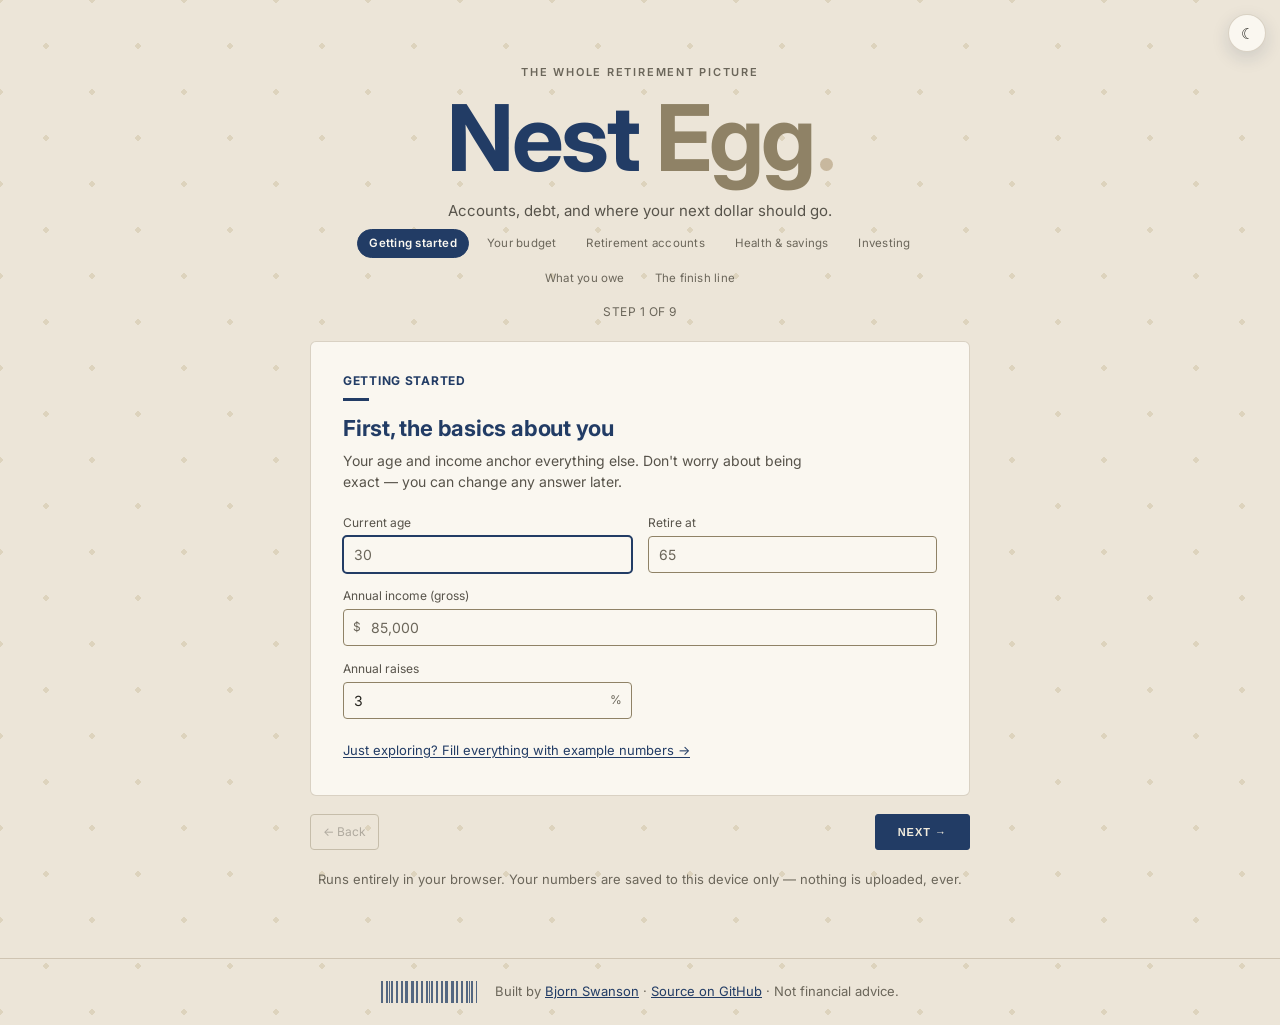
==== commit 8ebb556f: "Add statement inbox, snapshot tracking, and pace checks Co-Authored-By: Claude Fable 5 <noreply@anth" ====
--- a/index.html
+++ b/index.html
@@ -29,7 +29,7 @@
   <link rel="preconnect" href="https://fonts.googleapis.com">
   <link rel="preconnect" href="https://fonts.gstatic.com" crossorigin>
   <link href="https://fonts.googleapis.com/css2?family=Inter:wght@400;500;600;700&display=swap" rel="stylesheet">
-  <link rel="stylesheet" href="styles.css?v=21">
+  <link rel="stylesheet" href="styles.css?v=22">
 </head>
 <body>
 
@@ -401,6 +401,27 @@
             <span class="hint">everything you told us — <button type="button" id="summary-edit" class="linklike">edit →</button></span>
           </div>
           <div id="summary-grid" class="summary-grid"></div>
+        </section>
+
+        <section class="card" id="inbox-card">
+          <div class="card-head">
+            <div><h2>Drop in a statement</h2></div>
+            <span class="hint">read in your browser — nothing is uploaded, ever</span>
+          </div>
+          <p class="hint">Paystub PDFs feed the budget step’s ghost suggestions. Merrill and Schwab statements (PDF, CSV, or export) update the matching balance and get logged as a dated snapshot below, so your real numbers build a history.</p>
+          <div class="import-row">
+            <label class="ghost-btn mini import-trigger" for="inbox-file">Load a document →</label>
+            <input type="file" id="inbox-file" accept=".pdf,.csv,.json,.txt,application/pdf,text/csv,application/json,text/plain" hidden>
+            <span class="import-status" id="inbox-status">or drag it onto this card</span>
+          </div>
+        </section>
+
+        <section class="card" id="tracking-card" hidden>
+          <div class="card-head">
+            <div><h2>Tracking</h2></div>
+            <span class="hint">your real balances over time, from the statements you’ve dropped</span>
+          </div>
+          <div id="tracking-body"></div>
         </section>
 
         <section class="card" id="insights-card">
@@ -543,6 +564,6 @@
 
 <script src="js/engine.js?v=5"></script>
 <script src="js/charts.js?v=3"></script>
-<script src="js/app.js?v=20"></script>
+<script src="js/app.js?v=21"></script>
 </body>
 </html>
--- a/styles.css
+++ b/styles.css
@@ -546,6 +546,14 @@
 .ps-readout:empty { display: none; }
 .ps-suggested::placeholder { color: var(--accent); opacity: .75; }
 
+/* tracking card */
+.track-table { width: 100%; margin: 4px 0 14px; }
+.track-table td { padding: 5px 10px; }
+.track-up { color: var(--good-text); }
+.track-down { color: var(--crit-text); }
+.track-first { color: var(--muted); font-style: italic; }
+.track-remove { text-align: right; }
+
 .ghost-btn {
   font: inherit;
   font-size: 12px;
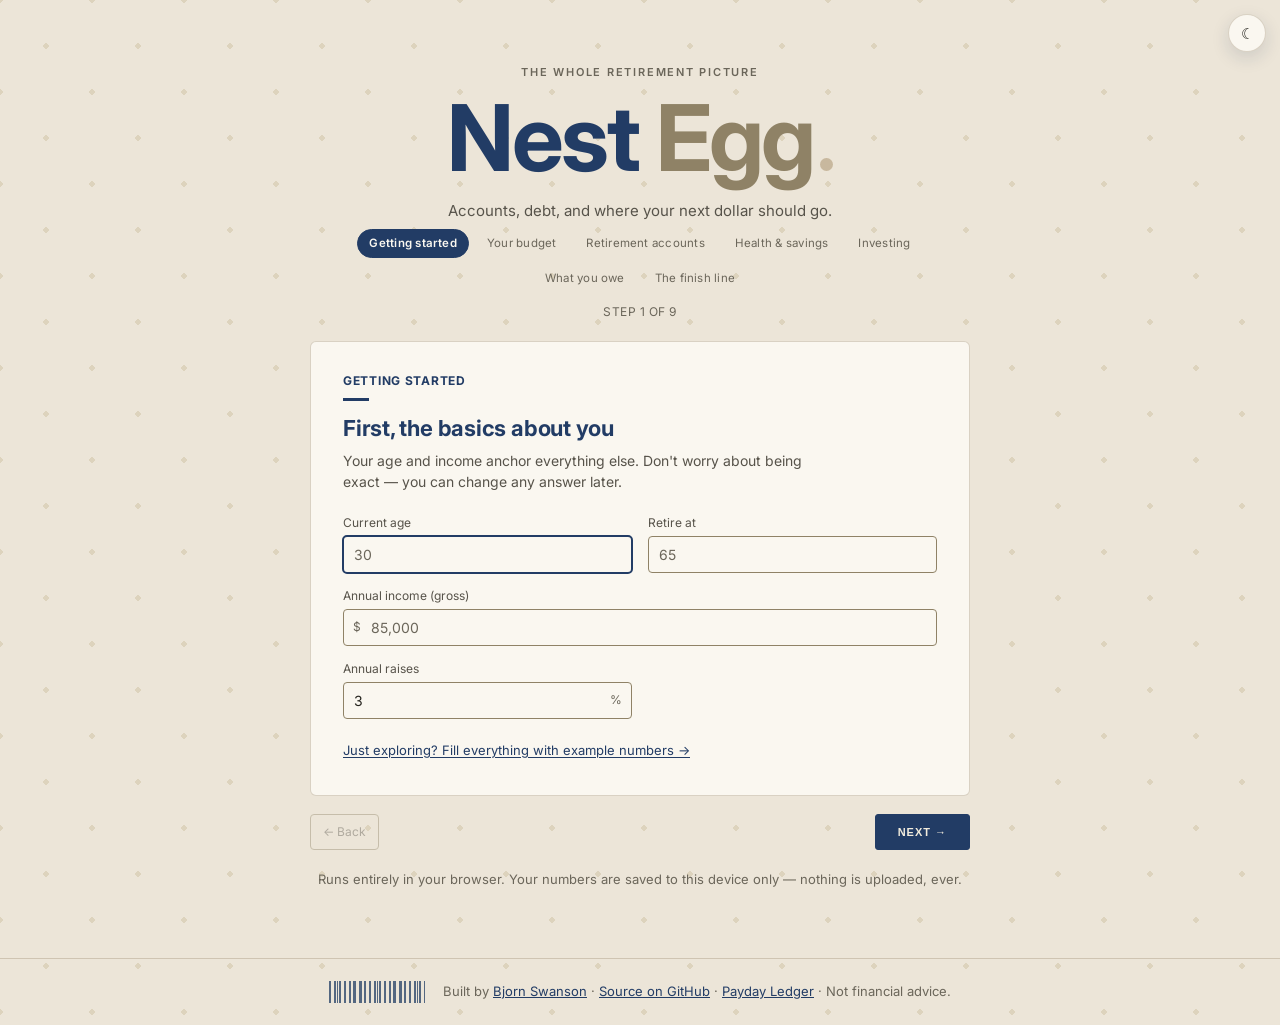
==== commit e9d50140: "Link to Payday Ledger from the budget step and footer The monthly bill tracker lives as a private cl" ====
--- a/index.html
+++ b/index.html
@@ -97,6 +97,7 @@
             <span class="control"><span class="affix">$</span>
               <input type="number" data-bind="budget.lifestyleMonthly" min="0" step="50" inputmode="decimal" placeholder="1,000"></span></label>
         </div>
+        <p class="step-tip"><a class="linklike" href="https://claude.ai/code/artifact/c1716b25-3b26-45fe-9c6f-95dcc95814d4" target="_blank" rel="noopener">Tracking the real bills? Open Payday Ledger →</a></p>
         <details class="paystub">
           <summary>Have a paystub? Convert it →</summary>
           <p class="hint">Type the numbers off one paycheck — or hand us the paystub PDF and we'll read it, right here in your browser, never uploaded. Either way, the matching questions get ghost suggestions with the math on hover; your answers are never filled in for you.</p>
@@ -538,7 +539,7 @@
 
 <footer class="site-footer">
   <span class="barcode" aria-hidden="true"></span>
-  <p>Built by <a href="https://bjornswanson0.github.io/" rel="author">Bjorn Swanson</a> · <a href="https://github.com/bjornswanson0/nest-egg">Source on GitHub</a> · Not financial advice.</p>
+  <p>Built by <a href="https://bjornswanson0.github.io/" rel="author">Bjorn Swanson</a> · <a href="https://github.com/bjornswanson0/nest-egg">Source on GitHub</a> · <a href="https://claude.ai/code/artifact/c1716b25-3b26-45fe-9c6f-95dcc95814d4">Payday Ledger</a> · Not financial advice.</p>
 </footer>
 
 <template id="debt-row-tpl">
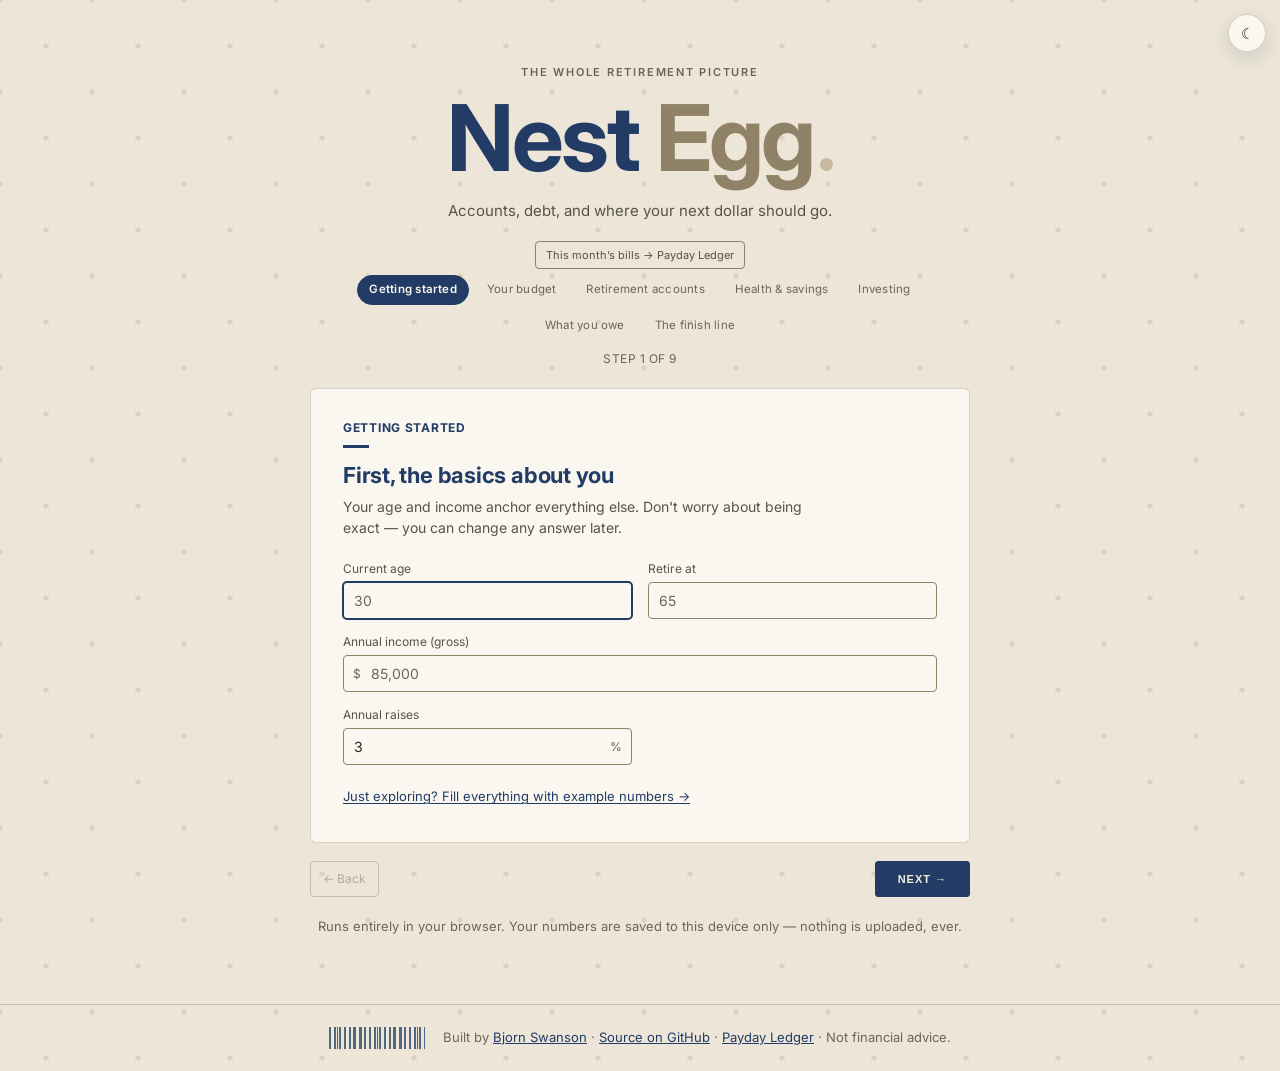
==== commit 89ec354a: "Surface Payday Ledger in the site header The ledger was only reachable mid-wizard and in the footer;" ====
--- a/index.html
+++ b/index.html
@@ -29,7 +29,7 @@
   <link rel="preconnect" href="https://fonts.googleapis.com">
   <link rel="preconnect" href="https://fonts.gstatic.com" crossorigin>
   <link href="https://fonts.googleapis.com/css2?family=Inter:wght@400;500;600;700&display=swap" rel="stylesheet">
-  <link rel="stylesheet" href="styles.css?v=22">
+  <link rel="stylesheet" href="styles.css?v=23">
 </head>
 <body>
 
@@ -37,6 +37,7 @@
   <p class="hero-eyebrow">The whole retirement picture</p>
   <h1 class="hero-name"><span class="hn-1">Nest</span> <span class="hn-2">Egg<span class="hero-dot" aria-hidden="true"></span></span></h1>
   <p class="tagline">Accounts, debt, and where your next dollar should go.</p>
+  <p class="header-links"><a class="ghost-btn mini ledger-link" href="https://claude.ai/code/artifact/c1716b25-3b26-45fe-9c6f-95dcc95814d4">This month’s bills → Payday Ledger</a></p>
 </header>
 <button id="theme-toggle" class="theme-toggle" type="button" aria-label="Toggle dark mode">
   <span class="theme-icon" aria-hidden="true"></span>
@@ -97,7 +98,7 @@
             <span class="control"><span class="affix">$</span>
               <input type="number" data-bind="budget.lifestyleMonthly" min="0" step="50" inputmode="decimal" placeholder="1,000"></span></label>
         </div>
-        <p class="step-tip"><a class="linklike" href="https://claude.ai/code/artifact/c1716b25-3b26-45fe-9c6f-95dcc95814d4" target="_blank" rel="noopener">Tracking the real bills? Open Payday Ledger →</a></p>
+        <p class="step-tip"><a class="linklike ledger-link" href="https://claude.ai/code/artifact/c1716b25-3b26-45fe-9c6f-95dcc95814d4" target="_blank" rel="noopener">Tracking the real bills? Open Payday Ledger →</a></p>
         <details class="paystub">
           <summary>Have a paystub? Convert it →</summary>
           <p class="hint">Type the numbers off one paycheck — or hand us the paystub PDF and we'll read it, right here in your browser, never uploaded. Either way, the matching questions get ghost suggestions with the math on hover; your answers are never filled in for you.</p>
@@ -539,7 +540,7 @@
 
 <footer class="site-footer">
   <span class="barcode" aria-hidden="true"></span>
-  <p>Built by <a href="https://bjornswanson0.github.io/" rel="author">Bjorn Swanson</a> · <a href="https://github.com/bjornswanson0/nest-egg">Source on GitHub</a> · <a href="https://claude.ai/code/artifact/c1716b25-3b26-45fe-9c6f-95dcc95814d4">Payday Ledger</a> · Not financial advice.</p>
+  <p>Built by <a href="https://bjornswanson0.github.io/" rel="author">Bjorn Swanson</a> · <a href="https://github.com/bjornswanson0/nest-egg">Source on GitHub</a> · <a class="ledger-link" href="https://claude.ai/code/artifact/c1716b25-3b26-45fe-9c6f-95dcc95814d4">Payday Ledger</a> · Not financial advice.</p>
 </footer>
 
 <template id="debt-row-tpl">
@@ -565,6 +566,6 @@
 
 <script src="js/engine.js?v=5"></script>
 <script src="js/charts.js?v=3"></script>
-<script src="js/app.js?v=21"></script>
+<script src="js/app.js?v=22"></script>
 </body>
 </html>
--- a/styles.css
+++ b/styles.css
@@ -1170,3 +1170,7 @@
   /* wrapped multi-row toolbar: soften the pill and let it scroll away */
   .results-topbar { position: static; border-radius: 18px; padding: 8px 10px; }
 }
+
+/* header entry point to the Payday Ledger */
+.site-header .header-links { margin-top: 16px; }
+.site-header .ghost-btn { text-decoration: none; display: inline-block; }
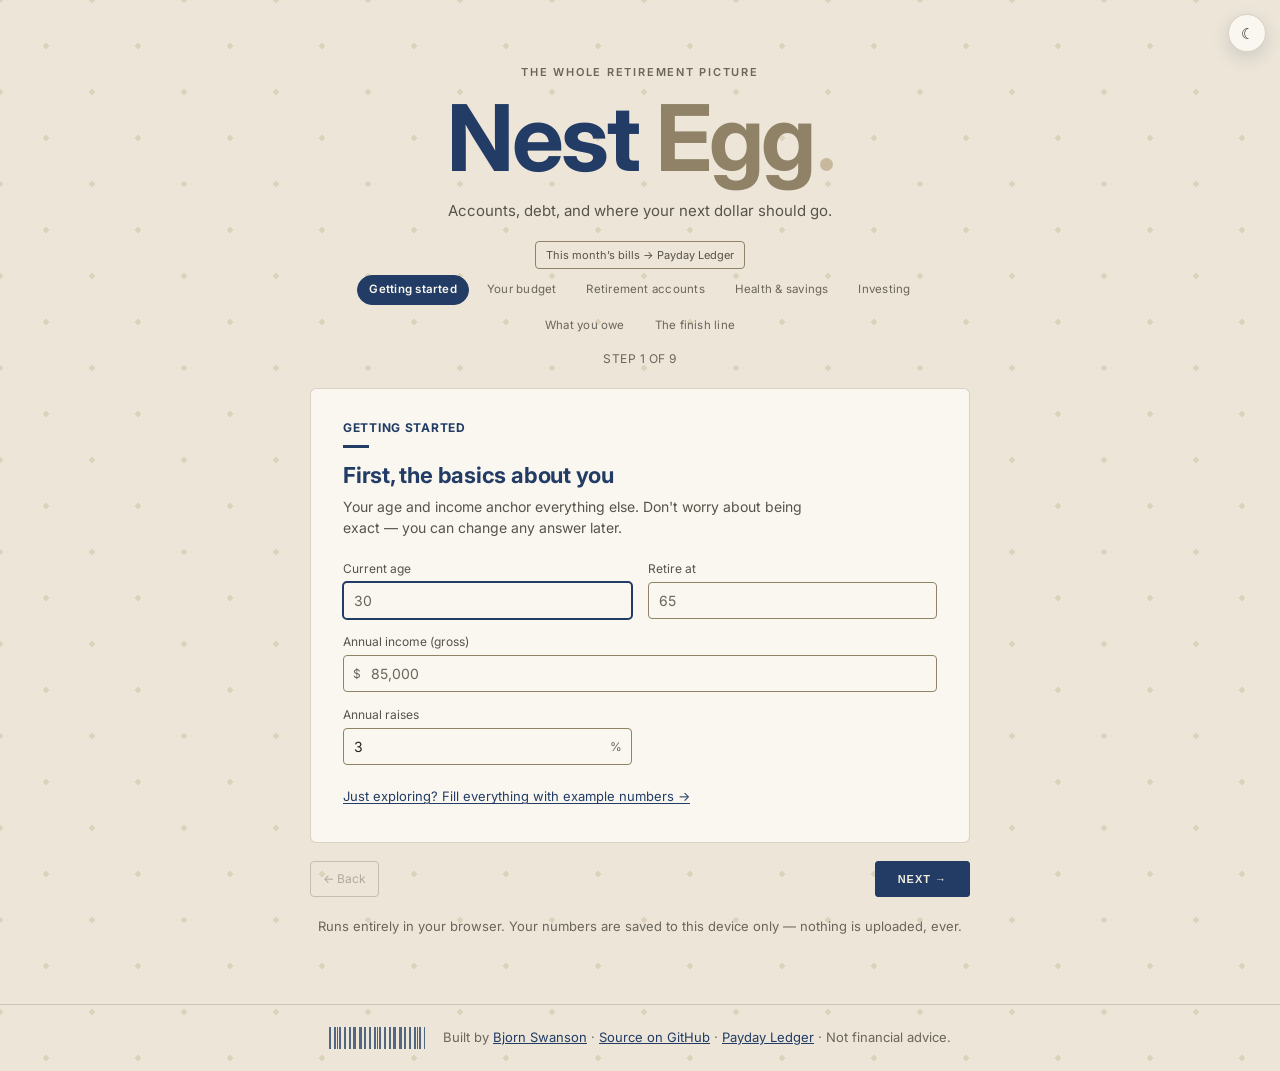
==== commit 58aa5236: "Show the linked-plan banner above the wizard so it is visible on arrival Co-Authored-By: Claude Fabl" ====
--- a/index.html
+++ b/index.html
@@ -52,6 +52,10 @@
       <p class="wiz-count"><span id="wiz-count">Step 1 of 9</span></p>
     </div>
 
+    <div class="plan-hints" id="plan-hints" hidden>
+      <p class="hint" id="plan-hints-text"></p>
+      <p class="plan-hints-actions"><button type="button" class="ghost-btn mini" id="plan-hints-use">Use these numbers</button> <button type="button" class="linklike" id="plan-hints-dismiss">Keep what I have</button></p>
+    </div>
     <div id="wiz-budget" class="wiz-budget" hidden>
       <div class="wb-line"><span id="wb-label"></span><span class="wb-amt" id="wb-amt"></span></div>
       <div class="wb-bar" aria-hidden="true"><span class="wb-fill" id="wb-fill"></span></div>
@@ -138,6 +142,7 @@
           <div class="bs-row" id="bs-min-row" hidden><span>− Debt minimums <small>(from your debts list)</small></span><span class="amt" id="bs-min">—</span></div>
           <div class="bs-row bs-total" id="bs-total-row"><span>Free to save &amp; invest</span><span class="amt" id="bs-total">—</span></div>
           <p class="bs-note" id="bs-note"></p>
+          <p class="bs-note" id="bs-split" hidden></p>
         </div>
       </section>
 
--- a/styles.css
+++ b/styles.css
@@ -545,6 +545,9 @@
 .ps-readout { margin: 12px 0 0; }
 .ps-readout:empty { display: none; }
 .ps-suggested::placeholder { color: var(--accent); opacity: .75; }
+.plan-hints { border: 1px solid var(--accent); border-radius: 10px; padding: 12px 14px 10px; margin: 0 auto 18px; max-width: 660px; background: var(--card, transparent); }
+.plan-hints .hint { margin-bottom: 8px; }
+.plan-hints-actions { display: flex; gap: 14px; align-items: center; margin: 0; }
 
 /* tracking card */
 .track-table { width: 100%; margin: 4px 0 14px; }
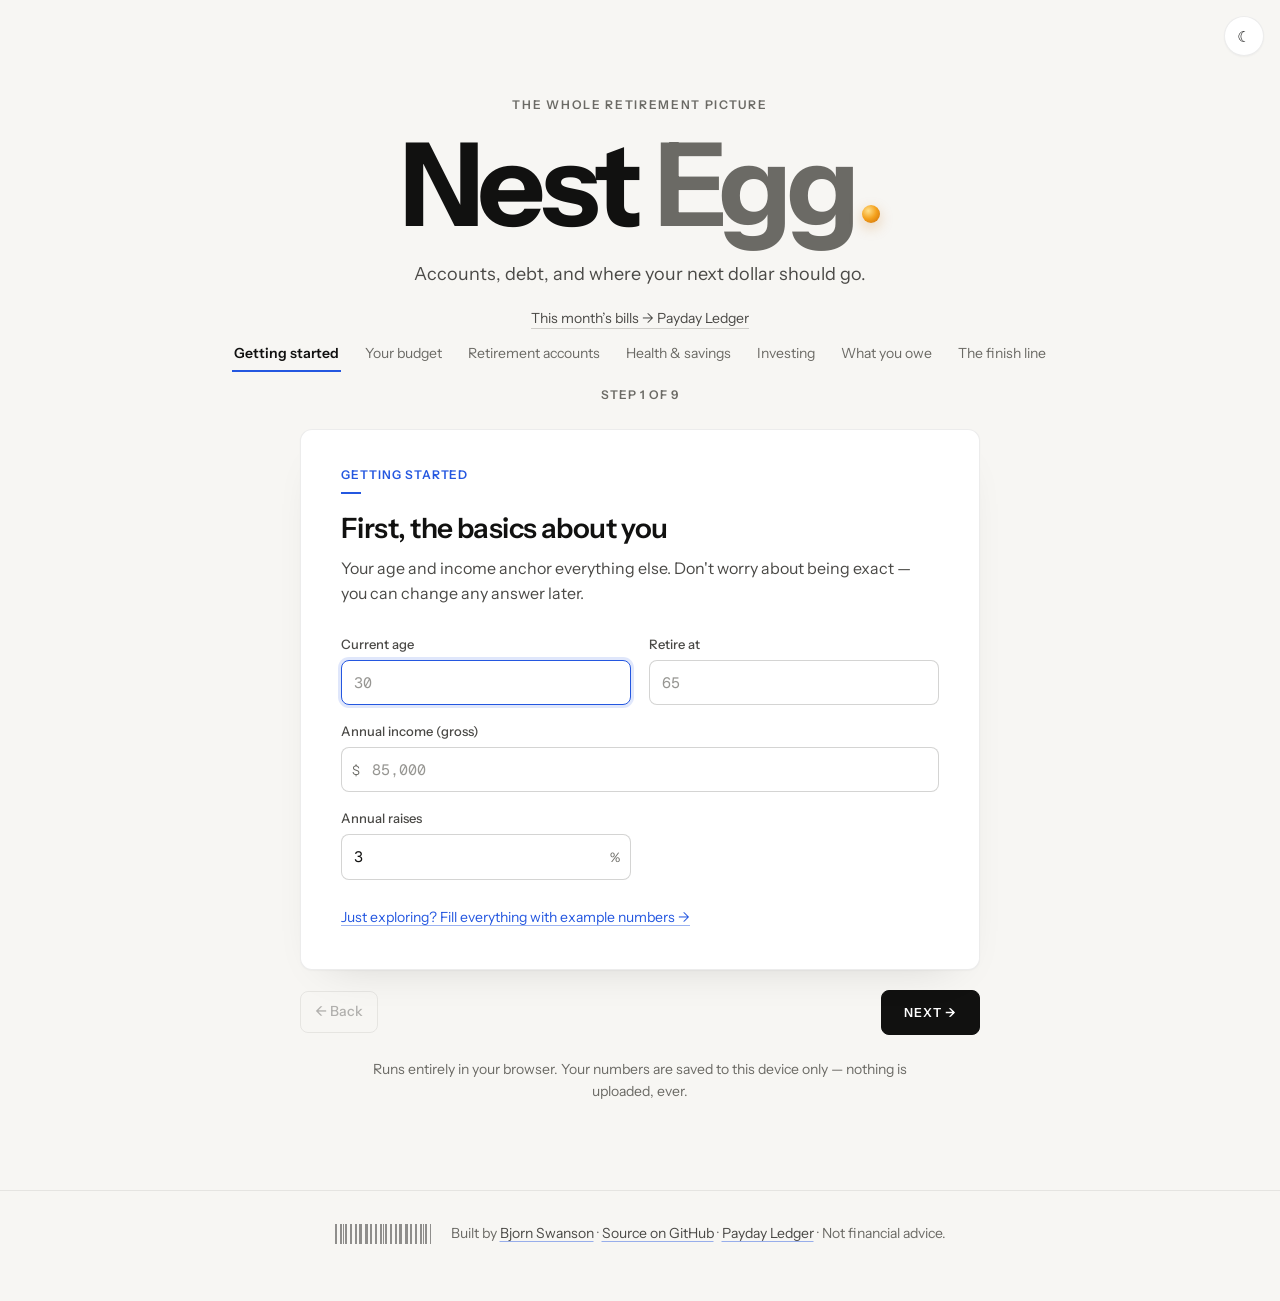
==== commit a62ce3e6: "Re-theme to monochrome minimalism with one signal color Researched current best-in-class minimal pro" ====
--- a/index.html
+++ b/index.html
@@ -5,8 +5,8 @@
   <meta name="viewport" content="width=device-width, initial-scale=1">
   <title>Nest Egg — Retirement Calculator</title>
   <meta name="description" content="A retirement calculator that starts with your budget and walks you through the whole picture: 401(k), Roth IRA, HSA, HYSA, brokerage, and debt. Everything stays in your browser.">
-  <meta name="theme-color" content="#ece5d8">
-  <link rel="icon" type="image/svg+xml" href="assets/favicon.svg?v=2">
+  <meta name="theme-color" content="#f7f6f3">
+  <link rel="icon" type="image/svg+xml" href="assets/favicon.svg?v=3">
   <link rel="apple-touch-icon" href="assets/icons/apple-touch-icon.png">
   <link rel="manifest" href="manifest.json">
   <script>
@@ -28,8 +28,8 @@
   </script>
   <link rel="preconnect" href="https://fonts.googleapis.com">
   <link rel="preconnect" href="https://fonts.gstatic.com" crossorigin>
-  <link href="https://fonts.googleapis.com/css2?family=Inter:wght@400;500;600;700&display=swap" rel="stylesheet">
-  <link rel="stylesheet" href="styles.css?v=23">
+  <link href="https://fonts.googleapis.com/css2?family=Instrument+Sans:wght@400;500;600;700&family=Geist+Mono:wght@400;500&display=swap" rel="stylesheet">
+  <link rel="stylesheet" href="styles.css?v=24">
 </head>
 <body>
 
@@ -37,7 +37,7 @@
   <p class="hero-eyebrow">The whole retirement picture</p>
   <h1 class="hero-name"><span class="hn-1">Nest</span> <span class="hn-2">Egg<span class="hero-dot" aria-hidden="true"></span></span></h1>
   <p class="tagline">Accounts, debt, and where your next dollar should go.</p>
-  <p class="header-links"><a class="ghost-btn mini ledger-link" href="https://claude.ai/code/artifact/c1716b25-3b26-45fe-9c6f-95dcc95814d4">This month’s bills → Payday Ledger</a></p>
+  <p class="header-links"><a class="header-link ledger-link" href="https://claude.ai/code/artifact/c1716b25-3b26-45fe-9c6f-95dcc95814d4">This month’s bills → Payday Ledger</a></p>
 </header>
 <button id="theme-toggle" class="theme-toggle" type="button" aria-label="Toggle dark mode">
   <span class="theme-icon" aria-hidden="true"></span>
@@ -571,6 +571,6 @@
 
 <script src="js/engine.js?v=5"></script>
 <script src="js/charts.js?v=3"></script>
-<script src="js/app.js?v=22"></script>
+<script src="js/app.js?v=23"></script>
 </body>
 </html>
--- a/styles.css
+++ b/styles.css
@@ -1,65 +1,104 @@
-/* Nest Egg — styles. Editorial cream / navy / sand brand; dark mode via data-theme or OS.
+/* Nest Egg — styles.
+   Direction: monochrome minimalism with one signal color. Off-white paper (or near-black
+   in the dark), ink in three tonal steps, a black primary button, cobalt reserved for
+   links, focus, the current step, and progress. The yolk in "Nest Egg." is the one warm
+   mark. Money is set in a monospace so figures line up like a statement.
    Chart series colors (--s1..--s5) are a validated colorblind-safe palette — do not retheme. */
 
 :root {
   color-scheme: light;
-  --bg: #ece5d8;
-  --surface: #faf7f0;
-  --ink: #26251f;
-  --ink-2: #57534a;
-  --muted: #6b665a;
-  --grid: #e4ddcc;
-  --axis: #8f8266;
-  --hairline: rgba(139, 120, 90, 0.30);
-  --navy: #223c65;
-  --navy-deep: #182c4e;
-  --sand: #c8b89e;
-  --head: #223c65;
-  --rule: #223c65;
-  --accent: #223c65;
-  --fb1: #223c65;
-  --fb2: #c8b89e;
+
+  /* surfaces */
+  --bg: #f7f6f3;
+  --surface: #ffffff;
+  --surface-2: #f2f1ed;
+
+  /* ink, three steps */
+  --ink: #111110;
+  --ink-2: #4a4946;
+  --muted: #6b6a65;
+
+  /* lines */
+  --hairline: rgba(17, 17, 16, 0.08);
+  --line: rgba(17, 17, 16, 0.18);
+  --grid: #e8e7e2;
+  --axis: #8b8a84;
+
+  /* signal + primary */
+  --accent: #2457e0;
+  --accent-soft: rgba(36, 87, 224, 0.14);
+  --primary: #111110;
+  --primary-hover: #2b2b29;
+  --on-primary: #ffffff;
+  --head: #111110;
+  --rule: #2457e0;
+  --yolk: #f4a11d;
+
+  /* 50/30/20 bar */
+  --fb1: #2457e0;
+  --fb2: #c9c7c0;
   --fb3: #0ca30c;
+
+  /* chart series — validated, do not retheme */
   --s1: #2a78d6;
   --s2: #008300;
   --s3: #e87ba4;
   --s4: #eda100;
   --s5: #1baf7a;
+
+  /* status */
   --good: #0ca30c;
   --warn: #fab219;
   --crit: #d03b3b;
-  --crit-text: #b93131;
-  --good-text: #006300;
-  --good-badge: #006300;
-  --dot: #ddd3bd;
-  --radius: 6px;
-  --sans: 'Inter', system-ui, -apple-system, 'Segoe UI', sans-serif;
+  --crit-text: #b12e2e;
+  --good-text: #1d6b23;
+  --good-badge: #1d6b23;
+
+  /* shape + depth */
+  --radius: 12px;
+  --r-ctl: 8px;
+  --shadow-card: 0 1px 2px rgba(17, 17, 16, 0.04), 0 18px 44px -28px rgba(17, 17, 16, 0.18);
+  --shadow-pop: 0 4px 14px rgba(17, 17, 16, 0.08), 0 18px 40px -20px rgba(17, 17, 16, 0.25);
+
+  /* type + motion */
+  --sans: 'Instrument Sans', system-ui, -apple-system, 'Segoe UI', sans-serif;
+  --mono: 'Geist Mono', ui-monospace, 'SFMono-Regular', Menlo, Consolas, monospace;
+  --ease: cubic-bezier(0.2, 0.7, 0.2, 1);
+  --t: 180ms;
 }
 
 :root[data-theme="dark"] {
   color-scheme: dark;
-  --bg: #0e131d;
-  --surface: #181f2b;
-  --ink: #f2ecdd;
-  --ink-2: #c6bfae;
-  --muted: #a29b88;
-  --grid: #262e3c;
-  --axis: #64738f;
-  --hairline: rgba(200, 184, 158, 0.18);
-  --head: #f2ecdd;
-  --rule: #c8b89e;
-  --accent: #c8b89e;
-  --fb1: #4a6da8;
-  --fb2: #c8b89e;
+  --bg: #0c0c0b;
+  --surface: #141413;
+  --surface-2: #1c1c1a;
+  --ink: #ececea;
+  --ink-2: #a9a8a3;
+  --muted: #86857f;
+  --hairline: rgba(236, 236, 234, 0.08);
+  --line: rgba(236, 236, 234, 0.18);
+  --grid: #232322;
+  --axis: #6a6964;
+  --accent: #7ea1ff;
+  --accent-soft: rgba(126, 161, 255, 0.16);
+  --primary: #ececea;
+  --primary-hover: #ffffff;
+  --on-primary: #0c0c0b;
+  --head: #ececea;
+  --rule: #7ea1ff;
+  --fb1: #4a76e8;
+  --fb2: #4a4945;
   --fb3: #0ca30c;
   --s1: #3987e5;
   --s2: #008300;
   --s3: #d55181;
   --s4: #c98500;
   --s5: #199e70;
-  --crit-text: #e26666;
-  --good-text: #0ca30c;
-  --dot: #1a2231;
+  --crit-text: #ef7b73;
+  --good-text: #5fc06b;
+  --good-badge: #2f8a3a;
+  --shadow-card: 0 1px 2px rgba(0, 0, 0, 0.35), 0 18px 44px -28px rgba(0, 0, 0, 0.7);
+  --shadow-pop: 0 4px 14px rgba(0, 0, 0, 0.4), 0 18px 40px -20px rgba(0, 0, 0, 0.7);
 }
 
 /* The head script always stamps data-theme (stored choice, else OS preference,
@@ -71,166 +110,185 @@
 
 body {
   font-family: var(--sans);
-  font-size: 15px;
-  line-height: 1.5;
+  font-size: 16px;
+  line-height: 1.55;
   color: var(--ink);
-  background-color: var(--bg);
-  /* staggered dot grid: quiet texture behind the paper cards */
-  background-image:
-    radial-gradient(var(--dot) 2.6px, transparent 2.7px),
-    radial-gradient(var(--dot) 2.6px, transparent 2.7px);
-  background-size: 92px 92px;
-  background-position: 0 0, 46px 46px;
-}
-
-::selection { background: var(--navy); color: #f2ecdd; }
-:root[data-theme="dark"] ::selection { background: var(--sand); color: #182c4e; }
-
-:focus-visible { outline: 2px solid var(--accent); outline-offset: 2px; border-radius: 3px; }
-
-a { color: var(--accent); }
+  background: var(--bg);
+  -webkit-font-smoothing: antialiased;
+  font-feature-settings: 'ss01', 'cv11';
+}
+
+/* money and figures share one face so columns line up like a statement */
+.amt, .tile-value, .sum-v, .wb-amt, .coach-score-num, .ms-you, .tip-val, .tip-range,
+.mini-table td.amt, #projection-table td, #projection-table th[scope="row"],
+.chart text, input[type="number"] {
+  font-family: var(--mono);
+  font-variant-numeric: tabular-nums;
+}
+
+::selection { background: var(--primary); color: var(--on-primary); }
+
+:focus-visible { outline: 2px solid var(--accent); outline-offset: 2px; border-radius: 4px; }
+
+a { color: var(--accent); text-decoration-thickness: 1px; text-underline-offset: 3px; text-decoration-color: color-mix(in srgb, var(--accent) 45%, transparent); transition: text-decoration-color var(--t) var(--ease), color var(--t) var(--ease); }
+a:hover { text-decoration-color: var(--accent); }
 
 @media (prefers-reduced-motion: reduce) {
   *, *::before, *::after { transition: none !important; animation: none !important; }
 }
 
-/* entrance: content rises gently into place (killed above for reduced motion) */
+/* entrance: content settles into place, once (killed above for reduced motion) */
 @keyframes rise {
-  from { opacity: 0; transform: translateY(10px); }
-}
-.step, .results > * { animation: rise 0.35s ease both; }
-
-.ghost-btn, .sample-btn {
-  transition: transform 0.15s ease, border-color 0.15s ease, background 0.15s ease, color 0.15s ease;
-}
-.ghost-btn:hover, .sample-btn:hover { transform: translateY(-1px); }
+  from { opacity: 0; transform: translateY(8px); }
+}
+.step { animation: rise 0.32s var(--ease) both; }
+#results-body > * { animation: rise 0.4s var(--ease) both; }
+#results-body > :nth-child(2) { animation-delay: 40ms; }
+#results-body > :nth-child(3) { animation-delay: 80ms; }
+#results-body > :nth-child(4) { animation-delay: 120ms; }
+#results-body > :nth-child(5) { animation-delay: 160ms; }
+#results-body > :nth-child(n+6) { animation-delay: 200ms; }
+
+button { font: inherit; color: inherit; }
 
 /* ---------- header: oversized two-tone name; the period is the egg ---------- */
 
 .site-header {
   max-width: 1240px;
   margin: 0 auto;
-  padding: 64px 20px 6px;
+  padding: 96px 20px 8px;
   text-align: center;
 }
 
 .hero-eyebrow {
-  font-size: 11px;
-  font-weight: 600;
-  letter-spacing: 0.16em;
+  font-size: 12px;
+  font-weight: 600;
+  letter-spacing: 0.14em;
   text-transform: uppercase;
   color: var(--muted);
 }
 
 .hero-name {
-  margin-top: 10px;
-  font-size: clamp(46px, 8vw, 92px);
+  margin-top: 14px;
+  font-size: clamp(56px, 9.5vw, 116px);
   font-weight: 700;
-  letter-spacing: -0.03em;
-  line-height: 1.02;
-  color: var(--head);
-}
-.hn-2 { color: var(--axis); }
-:root[data-theme="dark"] .hn-2 { color: var(--sand); }
+  letter-spacing: -0.045em;
+  line-height: 0.95;
+  color: var(--ink);
+}
+.hn-2 { color: var(--muted); }
 
 .hero-dot {
   display: inline-block;
-  width: 0.14em;
-  height: 0.14em;
-  margin-left: 0.07em;
+  width: 0.16em;
+  height: 0.16em;
+  margin-left: 0.06em;
   border-radius: 50%;
-  background: var(--sand);
-}
-
-.tagline { color: var(--ink-2); font-size: 15px; margin: 16px auto 0; max-width: 56ch; }
+  background: radial-gradient(circle at 35% 32%, #ffe08a 0%, var(--yolk) 48%, #c96a06 100%);
+  box-shadow: 0 0.04em 0.12em rgba(201, 106, 6, 0.28);
+  vertical-align: 0.02em;
+}
+
+.tagline {
+  color: var(--ink-2);
+  font-size: 18px;
+  line-height: 1.5;
+  margin: 22px auto 0;
+  max-width: 46ch;
+}
 
 /* results view keeps the name but goes workspace-compact */
-body.view-results .site-header { padding: 30px 20px 0; }
+body.view-results .site-header { padding: 34px 20px 0; }
 body.view-results .hero-name { margin-top: 0; font-size: clamp(30px, 4vw, 42px); }
 body.view-results .hero-eyebrow, body.view-results .tagline { display: none; }
 
+/* header entry point to the Payday Ledger: a quiet link, not a box */
+.site-header .header-links { margin-top: 20px; font-size: 14px; }
+body.view-results .site-header .header-links { margin-top: 10px; font-size: 13px; }
+.header-link {
+  color: var(--ink-2);
+  text-decoration: none;
+  border-bottom: 1px solid var(--line);
+  padding-bottom: 1px;
+  transition: color var(--t) var(--ease), border-color var(--t) var(--ease);
+}
+.header-link:hover { color: var(--accent); border-color: var(--accent); }
+
 .theme-toggle {
   position: fixed;
-  top: 14px;
-  right: 14px;
+  top: 16px;
+  right: 16px;
   z-index: 50;
-  width: 38px;
-  height: 38px;
+  width: 40px;
+  height: 40px;
   border: 1px solid var(--hairline);
   border-radius: 50%;
   background: var(--surface);
-  box-shadow: 0 6px 18px rgba(24, 44, 78, 0.14);
+  box-shadow: var(--shadow-card);
   cursor: pointer;
   font-size: 15px;
   line-height: 1;
   color: var(--ink);
   display: grid;
   place-items: center;
-  transition: transform 0.15s ease, border-color 0.15s ease;
-}
-.theme-toggle:hover { border-color: var(--accent); transform: translateY(-1px); }
+  transition: transform var(--t) var(--ease), border-color var(--t) var(--ease), background var(--t) var(--ease);
+}
+.theme-toggle:hover { border-color: var(--line); transform: translateY(-1px); }
+.theme-toggle:active { transform: translateY(0) scale(0.96); }
 .theme-icon::before { content: '☾'; }
 :root[data-theme="dark"] .theme-icon::before { content: '☀'; }
 
 /* ---------- layout ---------- */
 
-main { max-width: 1240px; margin: 0 auto; padding: 0 20px 48px; }
-
-.privacy-note { color: var(--muted); font-size: 13px; margin: 10px 0 22px; }
-
-.layout {
-  display: grid;
-  grid-template-columns: 370px minmax(0, 1fr);
-  gap: 22px;
-  align-items: start;
-}
-
-.inputs { display: grid; gap: 14px; }
-
-.results { display: grid; gap: 20px; min-width: 0; }
+main { max-width: 1240px; margin: 0 auto; padding: 0 20px 64px; }
+
+.privacy-note { color: var(--muted); font-size: 14px; margin: 10px 0 22px; }
+
+.results { min-width: 0; }
+#results-body { display: grid; gap: 24px; min-width: 0; }
+#results-body[hidden] { display: none; }
 
 /* ---------- guided wizard ---------- */
 
-#wizard { max-width: 660px; margin: 0 auto; }
-
-.wiz-top { margin-bottom: 20px; }
-
-/* section rail: navigation and progress in one row of chips */
+#wizard { max-width: 680px; margin: 0 auto; }
+
+.wiz-top { margin-bottom: 24px; }
+
+/* section rail: quiet text tabs; the underline is the progress marker */
 .wiz-rail {
   display: flex;
-  gap: 6px;
+  gap: 4px 22px;
   flex-wrap: wrap;
   justify-content: center;
 }
 
 .rail-chip {
   font: inherit;
-  font-size: 11.5px;
-  letter-spacing: 0.02em;
+  font-size: 14px;
   color: var(--muted);
   background: transparent;
-  border: 1px solid transparent;
-  border-radius: 999px;
-  padding: 5px 11px;
+  border: 0;
+  border-bottom: 2px solid transparent;
+  padding: 6px 2px 5px;
   cursor: pointer;
-  transition: color 0.15s ease, background 0.15s ease, border-color 0.15s ease;
-}
-.rail-chip:hover { color: var(--accent); border-color: var(--hairline); }
+  transition: color var(--t) var(--ease), border-color var(--t) var(--ease);
+}
+.rail-chip:hover { color: var(--ink); }
 .rail-chip.done { color: var(--ink-2); }
-.rail-chip.done::before { content: '✓ '; color: var(--good-text); }
+.rail-chip.done::before { content: '✓ '; color: var(--good-text); font-size: 12px; }
 .rail-chip.current {
-  color: var(--surface);
-  background: var(--navy);
-  border-color: var(--navy);
-  font-weight: 600;
-}
-:root[data-theme="dark"] .rail-chip.current { color: var(--bg); background: var(--sand); border-color: var(--sand); }
+  color: var(--ink);
+  font-weight: 600;
+  border-bottom-color: var(--accent);
+}
+.rail-chip:focus-visible { outline-offset: 0; border-radius: 4px 4px 0 0; }
 
 .wiz-count {
-  margin-top: 10px;
+  margin-top: 14px;
   text-align: center;
   font-size: 12px;
-  letter-spacing: 0.04em;
+  font-weight: 600;
+  letter-spacing: 0.08em;
   text-transform: uppercase;
   color: var(--muted);
 }
@@ -239,126 +297,141 @@
   background: var(--surface);
   border: 1px solid var(--hairline);
   border-radius: var(--radius);
-  padding: 30px 32px 34px;
+  box-shadow: var(--shadow-card);
+  padding: 36px 40px 40px;
 }
 .step[hidden] { display: none; }
 
 .step-eyebrow {
   font-size: 12px;
-  font-weight: 700;
-  letter-spacing: 0.06em;
+  font-weight: 600;
+  letter-spacing: 0.08em;
   text-transform: uppercase;
   color: var(--rule);
 }
 .step-eyebrow::after {
   content: '';
   display: block;
-  width: 26px;
-  height: 3px;
+  width: 20px;
+  height: 2px;
   background: var(--rule);
   margin-top: 8px;
 }
 .step-q {
-  font-size: 22px;
-  font-weight: 700;
-  letter-spacing: -0.01em;
+  font-size: clamp(22px, 2.8vw, 28px);
+  font-weight: 600;
+  letter-spacing: -0.02em;
   color: var(--head);
-  margin-top: 14px;
+  margin-top: 18px;
   line-height: 1.2;
 }
-.step-q .help-btn { vertical-align: 4px; }
-.step-sub { color: var(--ink-2); font-size: 14px; margin: 8px 0 22px; max-width: 52ch; }
-
-.step .vendor-row { margin-bottom: 16px; }
-.step .field-grid { gap: 14px 16px; }
-
-.step-tip { margin-top: 20px; }
+.step-q .help-btn { vertical-align: 5px; }
+.step-sub { color: var(--ink-2); font-size: 16px; margin: 10px 0 28px; max-width: 54ch; }
+
+.step .vendor-row { margin-bottom: 18px; }
+.step .field-grid { gap: 16px 18px; }
+
+.step-tip { margin-top: 24px; }
 .linklike {
   font: inherit;
-  font-size: 13px;
+  font-size: 14px;
   color: var(--accent);
   background: none;
   border: none;
   padding: 0;
   cursor: pointer;
   text-decoration: underline;
-  text-underline-offset: 2px;
-}
-.linklike:hover { text-decoration: none; }
+  text-decoration-thickness: 1px;
+  text-underline-offset: 3px;
+  text-decoration-color: color-mix(in srgb, var(--accent) 45%, transparent);
+  transition: text-decoration-color var(--t) var(--ease);
+}
+.linklike:hover { text-decoration-color: var(--accent); }
 
 .wiz-scenario {
-  margin-top: 18px;
-  padding-top: 16px;
-  border-top: 1px dashed var(--grid);
+  margin-top: 22px;
+  padding-top: 18px;
+  border-top: 1px solid var(--hairline);
 }
 .wiz-scenario[hidden] { display: none; }
-.wiz-scenario .scenario-pick { max-width: 260px; }
+.wiz-scenario .scenario-pick { max-width: 280px; }
 
 .wiz-nav {
   display: flex;
   justify-content: space-between;
   align-items: center;
   gap: 12px;
-  margin-top: 18px;
+  margin-top: 20px;
 }
 .wiz-nav .ghost-btn { margin-bottom: 0; }
-.wiz-nav .sample-btn { margin: 0; padding: 11px 22px; }
-.wiz-nav .ghost-btn:disabled { opacity: 0.4; cursor: default; }
-.wiz-privacy { text-align: center; margin: 20px 0 0; }
+.wiz-nav .sample-btn { margin: 0; }
+.wiz-nav .ghost-btn:disabled { opacity: 0.4; cursor: default; transform: none; }
+.wiz-privacy { text-align: center; margin: 24px auto 0; max-width: 60ch; }
 
 /* ---------- budget step: live surplus snapshot ---------- */
 
 .budget-snap {
-  margin-top: 22px;
-  padding: 16px 18px;
+  margin-top: 26px;
+  padding: 18px 20px;
   border: 1px solid var(--hairline);
-  border-radius: var(--radius);
-  background: color-mix(in srgb, var(--navy) 5%, var(--surface));
-  display: grid;
-  gap: 6px;
-  font-size: 13px;
+  border-radius: 10px;
+  background: var(--surface-2);
+  display: grid;
+  gap: 8px;
+  font-size: 14px;
   color: var(--ink-2);
 }
 .bs-row { display: flex; justify-content: space-between; gap: 12px; align-items: baseline; }
 .bs-row small { color: var(--muted); font-weight: 400; }
-.bs-row .amt { font-variant-numeric: tabular-nums; font-weight: 600; color: var(--ink); white-space: nowrap; }
-.bs-total { margin-top: 4px; padding-top: 10px; border-top: 1px dashed var(--grid); font-weight: 600; color: var(--ink); }
-.bs-total .amt { font-size: 18px; }
+.bs-row .amt { font-weight: 500; color: var(--ink); white-space: nowrap; }
+.bs-total { margin-top: 4px; padding-top: 12px; border-top: 1px solid var(--hairline); font-weight: 600; color: var(--ink); }
+.bs-total .amt { font-size: 20px; }
 .bs-total.good .amt { color: var(--good-text); }
 .bs-total.crit .amt { color: var(--crit-text); }
-.bs-note { margin-top: 2px; font-size: 13px; color: var(--muted); max-width: 56ch; }
+.bs-note { margin-top: 2px; font-size: 14px; color: var(--muted); max-width: 56ch; }
 
 /* ---------- wizard budget bar: surplus vs. allocated, on every later step ---------- */
 
 .wiz-budget {
-  margin: -6px 0 16px;
-  padding: 10px 14px 12px;
+  margin: -8px 0 18px;
+  padding: 12px 16px 14px;
   background: var(--surface);
   border: 1px solid var(--hairline);
-  border-radius: var(--radius);
-  font-size: 12.5px;
+  border-radius: 10px;
+  font-size: 14px;
   color: var(--ink-2);
 }
 .wiz-budget[hidden] { display: none; }
-.wb-line { display: flex; justify-content: space-between; gap: 10px; margin-bottom: 7px; }
-.wb-amt { font-weight: 600; color: var(--ink); font-variant-numeric: tabular-nums; white-space: nowrap; }
+.wb-line { display: flex; justify-content: space-between; gap: 10px; margin-bottom: 8px; }
+.wb-amt { font-weight: 500; color: var(--ink); white-space: nowrap; }
 .wb-bar {
-  height: 5px;
-  border-radius: 3px;
-  background: color-mix(in srgb, var(--navy) 12%, var(--surface));
+  height: 4px;
+  border-radius: 2px;
+  background: var(--accent-soft);
   overflow: hidden;
 }
 .wb-fill {
   display: block;
   height: 100%;
-  border-radius: 3px;
-  background: var(--navy);
-  transition: width 0.25s ease;
-}
-:root[data-theme="dark"] .wb-fill { background: var(--sand); }
+  border-radius: 2px;
+  background: var(--accent);
+  transition: width 0.3s var(--ease);
+}
 .wiz-budget.full .wb-fill { background: var(--good); }
 .wiz-budget.over .wb-fill { background: var(--crit); }
 .wiz-budget.over .wb-amt { color: var(--crit-text); }
+
+/* plan hints: a linked plan arrives as ghost numbers with one explicit button */
+.plan-hints {
+  border: 1px solid var(--accent);
+  border-radius: 10px;
+  padding: 14px 16px 12px;
+  margin: 0 auto 20px;
+  max-width: 680px;
+  background: var(--surface);
+}
+.plan-hints .hint { margin-bottom: 10px; }
+.plan-hints-actions { display: flex; gap: 16px; align-items: center; margin: 0; }
 
 /* ---------- results view shell ---------- */
 
@@ -375,123 +448,117 @@
   gap: 8px;
   flex-wrap: wrap;
   width: fit-content;
-  margin: 0 auto 20px;
+  margin: 0 auto 24px;
   padding: 8px 12px;
-  background: color-mix(in srgb, var(--surface) 86%, transparent);
-  -webkit-backdrop-filter: blur(8px);
-  backdrop-filter: blur(8px);
+  background: color-mix(in srgb, var(--surface) 82%, transparent);
+  -webkit-backdrop-filter: blur(10px);
+  backdrop-filter: blur(10px);
   border: 1px solid var(--hairline);
   border-radius: 999px;
-  box-shadow: 0 10px 30px rgba(24, 44, 78, 0.12);
+  box-shadow: var(--shadow-pop);
 }
 .results-topbar .ghost-btn { margin-bottom: 0; border-radius: 999px; }
 .topbar-right { display: flex; gap: 8px; flex-wrap: wrap; justify-content: center; }
 
 .scenario-pick {
   width: auto;
-  max-width: 190px;
-  font-size: 12px;
+  max-width: 200px;
+  font-size: 13px;
   color: var(--ink-2);
-  padding: 7px 10px;
+  padding: 8px 12px;
   border-radius: 999px;
 }
 .scenario-pick:disabled { opacity: 0.6; }
 
-/* ---------- cards: warm paper, thin tan frame ---------- */
+/* ---------- cards: warm paper, hairline frame, soft lift ---------- */
 
 .card {
   background: var(--surface);
   border: 1px solid var(--hairline);
   border-radius: var(--radius);
-  padding: 20px;
-}
-
-/* result-side widgets get more breathing room than the dense input column */
-.results > .card { padding: 24px 26px; }
-.results > .card.chart-card { padding: 22px 22px 20px; }
+  box-shadow: var(--shadow-card);
+  padding: 28px 30px;
+}
+.card.chart-card { padding: 26px 26px 22px; }
 
 .card h2 {
-  font-size: 13px;
-  font-weight: 700;
-  letter-spacing: 0.05em;
-  text-transform: uppercase;
+  font-size: 18px;
+  font-weight: 600;
+  letter-spacing: -0.01em;
+  line-height: 1.3;
   color: var(--head);
-  margin-bottom: 14px;
-}
-.card h2::after {
-  content: '';
-  display: block;
-  width: 26px;
-  height: 3px;
-  background: var(--rule);
-  margin-top: 7px;
-}
-.card-head h2::after { margin-top: 7px; }
+  margin-bottom: 16px;
+}
 
 .card-head {
   position: relative;
   display: flex;
   align-items: baseline;
   justify-content: space-between;
-  gap: 12px;
+  gap: 12px 18px;
   flex-wrap: wrap;
   margin-bottom: 18px;
-  padding-right: 30px; /* clears the pinned collapse chevron */
+  padding-right: 34px; /* clears the pinned collapse chevron */
 }
 .card-head h2 { margin-bottom: 0; }
 .card-head .hint { margin-bottom: 0; }
 .card-head + * { margin-top: 0; }
 
-.hint { color: var(--muted); font-size: 13px; margin-bottom: 12px; max-width: 74ch; }
+.hint { color: var(--muted); font-size: 14px; line-height: 1.55; margin-bottom: 14px; max-width: 72ch; }
 
 /* ---------- fields ---------- */
 
 .field-grid {
   display: grid;
   grid-template-columns: 1fr 1fr;
-  gap: 10px 12px;
-}
-
-.field { display: grid; gap: 4px; min-width: 0; }
-.field > span:first-child { font-size: 12px; color: var(--ink-2); }
+  gap: 12px 14px;
+}
+
+.field { display: grid; gap: 6px; min-width: 0; }
+.field > span:first-child { font-size: 13px; font-weight: 500; color: var(--ink-2); }
 .field small { color: var(--muted); font-weight: 400; }
 .span2 { grid-column: span 2; }
 
 input[type="number"], input[type="text"] {
   font: inherit;
-  font-size: 14px;
+  font-size: 16px;
   color: var(--ink);
-  background: transparent;
-  border: 1px solid var(--axis);
-  border-radius: 4px;
-  padding: 7px 10px;
+  background: var(--surface);
+  border: 1px solid var(--line);
+  border-radius: var(--r-ctl);
+  padding: 10px 12px;
   width: 100%;
   min-width: 0;
-}
-input[type="number"] { -moz-appearance: textfield; appearance: textfield; }
+  transition: border-color var(--t) var(--ease), box-shadow var(--t) var(--ease);
+}
+input[type="number"] { font-family: var(--mono); font-size: 15px; -moz-appearance: textfield; appearance: textfield; }
 input[type="number"]::-webkit-outer-spin-button,
 input[type="number"]::-webkit-inner-spin-button { -webkit-appearance: none; margin: 0; }
-input::placeholder { color: var(--muted); opacity: 1; }
+input::placeholder { color: var(--muted); opacity: 0.7; }
+input[type="number"]:hover, input[type="text"]:hover { border-color: var(--axis); }
 input[type="number"]:focus, input[type="text"]:focus {
-  outline: 2px solid var(--accent);
-  outline-offset: -1px;
-  border-color: transparent;
+  outline: none;
+  border-color: var(--accent);
+  box-shadow: 0 0 0 3px var(--accent-soft);
 }
 
 .control {
   display: flex;
   align-items: center;
-  border: 1px solid var(--axis);
-  border-radius: 4px;
+  background: var(--surface);
+  border: 1px solid var(--line);
+  border-radius: var(--r-ctl);
   min-width: 0;
-}
-.control:focus-within { outline: 2px solid var(--accent); outline-offset: -1px; border-color: transparent; }
-.control input { border: none; flex: 1; }
-.control input:focus { outline: none; }
+  transition: border-color var(--t) var(--ease), box-shadow var(--t) var(--ease);
+}
+.control:hover { border-color: var(--axis); }
+.control:focus-within { border-color: var(--accent); box-shadow: 0 0 0 3px var(--accent-soft); }
+.control input { border: none; flex: 1; background: transparent; }
+.control input:focus, .control input:hover { outline: none; border: none; box-shadow: none; }
 .control .affix {
   color: var(--muted);
-  font-size: 12px;
-  padding: 0 9px;
+  font-size: 13px;
+  padding: 0 10px;
   white-space: nowrap;
   flex: none;
 }
@@ -500,136 +567,144 @@
 
 .check {
   display: flex;
-  gap: 8px;
+  gap: 10px;
   align-items: center;
-  font-size: 13px;
+  font-size: 15px;
   color: var(--ink-2);
-  margin-bottom: 12px;
+  margin-bottom: 14px;
   cursor: pointer;
 }
-.check input { accent-color: var(--accent); width: 15px; height: 15px; }
-.field-grid + .check { margin: 12px 0 0; }
+.check input { accent-color: var(--accent); width: 16px; height: 16px; }
+.field-grid + .check { margin: 14px 0 0; }
 
 select {
   font: inherit;
-  font-size: 14px;
+  font-size: 15px;
   color: var(--ink);
   background: var(--surface);
-  border: 1px solid var(--axis);
-  border-radius: 4px;
-  padding: 7px 8px;
+  border: 1px solid var(--line);
+  border-radius: var(--r-ctl);
+  padding: 10px 12px;
   width: 100%;
   min-width: 0;
-}
-select:focus { outline: 2px solid var(--accent); outline-offset: -1px; }
-
-.data-btns { display: flex; gap: 8px; }
-.data-btns .ghost-btn { flex: 1; margin-bottom: 0; }
-
-.ghost-btn.mini { font-size: 11px; padding: 5px 10px; margin: 2px 0 0; }
+  transition: border-color var(--t) var(--ease), box-shadow var(--t) var(--ease);
+}
+select:hover { border-color: var(--axis); }
+select:focus { outline: none; border-color: var(--accent); box-shadow: 0 0 0 3px var(--accent-soft); }
+
+.ghost-btn.mini { font-size: 13px; padding: 7px 12px; margin: 2px 0 0; min-height: 0; }
 
 .import-row {
   display: flex;
   align-items: center;
-  gap: 10px;
-  margin: 12px 0 4px;
-}
-.import-label { font-size: 13px; color: var(--ink-2); }
+  gap: 12px;
+  margin: 14px 0 6px;
+  flex-wrap: wrap;
+}
+.import-label { font-size: 14px; color: var(--ink-2); }
 .import-trigger { cursor: pointer; display: inline-block; }
-.import-status { font-size: 12px; color: var(--ink-2); font-style: italic; }
-
-.paystub { margin: 14px 0 4px; }
-.paystub summary { cursor: pointer; font-size: 13px; color: var(--accent); }
-.paystub[open] summary { margin-bottom: 10px; }
-.paystub .import-row { flex-wrap: wrap; margin-bottom: 14px; }
-.ps-readout { margin: 12px 0 0; }
+.import-status { font-size: 13px; color: var(--muted); font-style: italic; }
+
+.paystub { margin: 18px 0 4px; }
+.paystub summary { cursor: pointer; font-size: 14px; color: var(--accent); }
+.paystub[open] summary { margin-bottom: 12px; }
+.paystub .import-row { margin-bottom: 16px; }
+.ps-readout { margin: 14px 0 0; }
 .ps-readout:empty { display: none; }
-.ps-suggested::placeholder { color: var(--accent); opacity: .75; }
-.plan-hints { border: 1px solid var(--accent); border-radius: 10px; padding: 12px 14px 10px; margin: 0 auto 18px; max-width: 660px; background: var(--card, transparent); }
-.plan-hints .hint { margin-bottom: 8px; }
-.plan-hints-actions { display: flex; gap: 14px; align-items: center; margin: 0; }
+.ps-suggested::placeholder { color: var(--accent); opacity: 0.75; }
 
 /* tracking card */
-.track-table { width: 100%; margin: 4px 0 14px; }
-.track-table td { padding: 5px 10px; }
+.track-table { width: 100%; margin: 4px 0 16px; font-size: 14px; }
+.track-table td { padding: 6px 10px; }
 .track-up { color: var(--good-text); }
 .track-down { color: var(--crit-text); }
 .track-first { color: var(--muted); font-style: italic; }
 .track-remove { text-align: right; }
 
+/* ---------- buttons ---------- */
+
 .ghost-btn {
   font: inherit;
-  font-size: 12px;
+  font-size: 14px;
+  font-weight: 500;
   color: var(--ink-2);
   background: transparent;
-  border: 1px solid var(--axis);
-  border-radius: 4px;
-  padding: 8px 12px;
+  border: 1px solid var(--line);
+  border-radius: var(--r-ctl);
+  padding: 9px 14px;
+  min-height: 40px;
   cursor: pointer;
   margin-bottom: 12px;
-}
-.ghost-btn:hover { border-color: var(--accent); color: var(--accent); }
+  transition: transform var(--t) var(--ease), border-color var(--t) var(--ease), background var(--t) var(--ease), color var(--t) var(--ease);
+}
+.ghost-btn:hover { border-color: var(--ink); color: var(--ink); background: var(--surface); transform: translateY(-1px); }
+.ghost-btn:active { transform: translateY(0) scale(0.98); }
 .ghost-btn.danger { margin-bottom: 0; }
 .ghost-btn.danger:hover { border-color: var(--crit); color: var(--crit-text); }
 
-/* navy chip button — the www.website.com motif */
+/* primary: one filled navy (sand in the dark) chip per view */
 .sample-btn {
-  margin: 18px 0 0;
-  background: var(--navy);
-  border: 1px solid var(--navy);
-  color: #f2ecdd;
+  margin: 20px 0 0;
+  background: var(--primary);
+  border: 1px solid var(--primary);
+  color: var(--on-primary);
   text-transform: uppercase;
-  letter-spacing: 0.09em;
+  letter-spacing: 0.08em;
+  font-size: 12.5px;
+  font-weight: 600;
+  padding: 12px 22px;
+  min-height: 44px;
+  border-radius: var(--r-ctl);
+  cursor: pointer;
+  transition: transform var(--t) var(--ease), background var(--t) var(--ease), border-color var(--t) var(--ease), box-shadow var(--t) var(--ease);
+}
+.sample-btn:hover { background: var(--primary-hover); border-color: var(--primary-hover); transform: translateY(-1px); box-shadow: 0 10px 24px -14px rgba(0, 0, 0, 0.45); }
+.sample-btn:active { transform: translateY(0) scale(0.98); box-shadow: none; }
+
+/* ---------- field help ---------- */
+
+.help-btn {
+  width: 18px;
+  height: 18px;
+  border-radius: 50%;
+  border: 1px solid var(--line);
+  background: transparent;
+  color: var(--muted);
+  font: inherit;
   font-size: 11px;
-  font-weight: 600;
-  padding: 10px 16px;
-  border-radius: 3px;
-}
-.sample-btn:hover { background: var(--navy-deep); border-color: var(--navy-deep); color: #ffffff; }
-
-/* ---------- field help ---------- */
-
-.help-btn {
-  width: 16px;
-  height: 16px;
-  border-radius: 50%;
-  border: 1px solid var(--axis);
-  background: transparent;
-  color: var(--muted);
-  font: inherit;
-  font-size: 10.5px;
   font-weight: 600;
   line-height: 1;
   cursor: pointer;
   vertical-align: 2px;
   padding: 0;
-  margin-left: 2px;
+  margin-left: 3px;
+  transition: color var(--t) var(--ease), border-color var(--t) var(--ease);
 }
 .help-btn:hover { color: var(--accent); border-color: var(--accent); }
-h2 .help-btn { width: 17px; height: 17px; vertical-align: 1px; letter-spacing: 0; }
+h2 .help-btn { vertical-align: 2px; letter-spacing: 0; }
 
 .help-pop {
   position: fixed;
   z-index: 60;
   background: var(--surface);
   border: 1px solid var(--hairline);
-  border-radius: 6px;
-  box-shadow: 0 6px 22px rgba(24, 44, 78, 0.20);
-  padding: 10px 13px;
-  font-size: 13px;
+  border-radius: 10px;
+  box-shadow: var(--shadow-pop);
+  padding: 12px 14px;
+  font-size: 14px;
   color: var(--ink-2);
   line-height: 1.5;
 }
-.help-pop-title { font-weight: 600; color: var(--head); margin-bottom: 3px; }
+.help-pop-title { font-weight: 600; color: var(--head); margin-bottom: 4px; }
 .help-pop p { white-space: pre-line; }
 .tile-label .help-btn { vertical-align: -3px; }
 
 /* ---------- vendor badges ---------- */
 
-.vendor-row { display: flex; gap: 8px; align-items: center; margin: -2px 0 12px; }
+.vendor-row { display: flex; gap: 10px; align-items: center; margin: -2px 0 14px; }
 .vendor-badge {
-  width: 24px;
-  height: 24px;
+  width: 26px;
+  height: 26px;
   border-radius: 50%;
   color: #ffffff;
   font-size: 10px;
@@ -641,50 +716,50 @@
 }
 .vendor-select {
   flex: 1;
-  max-width: 220px;
-  font-size: 12.5px;
-  padding: 6px 8px;
+  max-width: 240px;
+  font-size: 14px;
+  padding: 7px 10px;
   color: var(--ink-2);
 }
 
 /* ---------- marching orders ---------- */
 
-.orders { list-style: none; counter-reset: step; display: grid; gap: 10px; margin-top: 2px; }
+.orders { list-style: none; counter-reset: step; display: grid; gap: 12px; margin-top: 2px; }
 .orders li {
   counter-increment: step;
   display: grid;
-  grid-template-columns: 24px 1fr auto;
-  gap: 10px;
+  grid-template-columns: 26px 1fr auto;
+  gap: 12px;
   align-items: baseline;
-  font-size: 13.5px;
+  font-size: 15px;
   color: var(--ink-2);
 }
 .orders li::before {
   content: counter(step);
-  width: 22px;
-  height: 22px;
+  width: 24px;
+  height: 24px;
   border-radius: 50%;
-  background: var(--navy);
-  color: #f2ecdd;
+  background: var(--primary);
+  color: var(--on-primary);
   display: grid;
   place-items: center;
-  font-size: 11px;
-  font-weight: 700;
+  font-size: 12px;
+  font-weight: 600;
   align-self: start;
 }
-.orders .amt { font-weight: 600; color: var(--ink); font-variant-numeric: tabular-nums; white-space: nowrap; }
+.orders .amt { font-weight: 500; color: var(--ink); white-space: nowrap; }
 .orders li.orders-empty { display: block; color: var(--muted); }
 .orders li.orders-empty::before { display: none; }
-#orders-match-note { margin: 14px 0 0; }
-
-.adopt-row { display: flex; gap: 12px; align-items: center; margin-top: 14px; flex-wrap: wrap; }
+#orders-match-note { margin: 16px 0 0; }
+
+.adopt-row { display: flex; gap: 14px; align-items: center; margin-top: 18px; flex-wrap: wrap; }
 .adopt-btn { margin: 0; }
-.adopt-btn:disabled { opacity: 0.55; cursor: default; }
+.adopt-btn:disabled { opacity: 0.55; cursor: default; transform: none; box-shadow: none; }
 .adopt-row .hint { margin-bottom: 0; }
 
 /* ---------- coaching scorecard + #1 move ---------- */
 
-#coach-summary { display: grid; gap: 14px; margin-bottom: 20px; }
+#coach-summary { display: grid; gap: 16px; margin-bottom: 22px; }
 #coach-summary:empty { display: none; }
 
 .coach-score {
@@ -694,18 +769,19 @@
   gap: 14px;
   flex-wrap: wrap;
 }
-.coach-score-lead { display: flex; align-items: baseline; gap: 8px; }
-.coach-score-num { font-size: 22px; font-weight: 700; color: var(--head); }
+.coach-score-lead { display: flex; align-items: baseline; gap: 10px; }
+.coach-score-num { font-size: 24px; font-weight: 500; letter-spacing: -0.02em; color: var(--head); }
 .coach-score-lab {
   font-size: 12px;
-  letter-spacing: 0.04em;
+  font-weight: 600;
+  letter-spacing: 0.08em;
   text-transform: uppercase;
-  color: var(--ink-2);
+  color: var(--muted);
 }
 .coach-dots { display: flex; gap: 6px; flex-wrap: wrap; }
 .coach-dot {
-  width: 18px;
-  height: 18px;
+  width: 20px;
+  height: 20px;
   border-radius: 50%;
   display: grid;
   place-items: center;
@@ -718,40 +794,40 @@
 
 .coach-move {
   border: 1px solid var(--hairline);
-  border-left: 4px solid var(--navy);
-  border-radius: 6px;
-  padding: 14px 16px;
-  background: color-mix(in srgb, var(--navy) 5%, var(--surface));
+  border-left: 3px solid var(--primary);
+  border-radius: 10px;
+  padding: 16px 18px;
+  background: var(--surface-2);
 }
 .coach-move.tone-crit { border-left-color: var(--crit); background: color-mix(in srgb, var(--crit) 6%, var(--surface)); }
 .coach-move.tone-warn { border-left-color: var(--warn); background: color-mix(in srgb, var(--warn) 9%, var(--surface)); }
 .coach-move.tone-good { border-left-color: var(--good); background: color-mix(in srgb, var(--good) 7%, var(--surface)); }
 .coach-move-head {
-  font-size: 11px;
-  font-weight: 700;
-  letter-spacing: 0.06em;
+  font-size: 12px;
+  font-weight: 600;
+  letter-spacing: 0.08em;
   text-transform: uppercase;
-  color: var(--ink-2);
-}
-.coach-move-title { font-size: 15px; font-weight: 700; color: var(--head); margin-top: 4px; }
-.coach-move-body { font-size: 13.5px; color: var(--ink-2); margin-top: 4px; max-width: 74ch; }
+  color: var(--muted);
+}
+.coach-move-title { font-size: 16px; font-weight: 600; color: var(--head); margin-top: 6px; }
+.coach-move-body { font-size: 15px; color: var(--ink-2); margin-top: 4px; max-width: 72ch; }
 
 /* ---------- setup at a glance ---------- */
 
 .summary-grid {
   display: grid;
-  grid-template-columns: repeat(auto-fit, minmax(220px, 1fr));
-  gap: 18px 32px;
-}
-.sum-group { display: grid; gap: 6px; align-content: start; }
+  grid-template-columns: repeat(auto-fit, minmax(230px, 1fr));
+  gap: 22px 28px;
+}
+.sum-group { display: grid; gap: 8px; align-content: start; }
 .sum-h {
-  font-size: 11px;
-  font-weight: 700;
-  letter-spacing: 0.06em;
+  font-size: 12px;
+  font-weight: 600;
+  letter-spacing: 0.08em;
   text-transform: uppercase;
-  color: var(--rule);
-  padding-bottom: 4px;
-  border-bottom: 1px solid var(--grid);
+  color: var(--muted);
+  padding-bottom: 6px;
+  border-bottom: 1px solid var(--hairline);
   margin-bottom: 2px;
 }
 .sum-line {
@@ -759,15 +835,15 @@
   justify-content: space-between;
   align-items: baseline;
   gap: 12px;
-  font-size: 13px;
+  font-size: 14px;
 }
 .sum-l { color: var(--ink-2); display: inline-flex; align-items: center; gap: 6px; }
 .sum-v {
   color: var(--ink);
   font-weight: 500;
-  font-variant-numeric: tabular-nums;
+  font-size: 13px;
   text-align: right;
-  white-space: nowrap;
+  overflow-wrap: anywhere;
 }
 .sum-badge {
   width: 18px;
@@ -783,17 +859,17 @@
 
 /* ---------- coaching corner ---------- */
 
-#insights { display: grid; gap: 16px; }
+#insights { display: grid; gap: 18px; }
 
 .insight {
   display: grid;
-  grid-template-columns: 22px 1fr;
-  gap: 11px;
+  grid-template-columns: 24px 1fr;
+  gap: 12px;
   align-items: start;
 }
 .insight-ic {
-  width: 20px;
-  height: 20px;
+  width: 22px;
+  height: 22px;
   border-radius: 50%;
   display: grid;
   place-items: center;
@@ -802,94 +878,94 @@
   margin-top: 1px;
 }
 .tone-good .insight-ic { background: color-mix(in srgb, var(--good) 15%, var(--surface)); color: var(--good-text); }
-.tone-warn .insight-ic { background: color-mix(in srgb, var(--warn) 20%, var(--surface)); color: var(--ink); }
+.tone-warn .insight-ic { background: color-mix(in srgb, var(--warn) 22%, var(--surface)); color: var(--ink); }
 .tone-crit .insight-ic { background: color-mix(in srgb, var(--crit) 14%, var(--surface)); color: var(--crit-text); }
-.tone-info .insight-ic { background: color-mix(in srgb, var(--navy) 14%, var(--surface)); color: var(--accent); }
-
-.insight-title { font-weight: 600; font-size: 13.5px; }
-.insight-body { font-size: 13.5px; color: var(--ink-2); margin-top: 3px; max-width: 72ch; }
-
-#milestones-wrap { margin-top: 24px; padding-top: 22px; border-top: 1px solid var(--grid); }
+.tone-info .insight-ic { background: var(--accent-soft); color: var(--accent); }
+
+.insight-title { font-weight: 600; font-size: 15px; color: var(--ink); }
+.insight-body { font-size: 15px; color: var(--ink-2); margin-top: 3px; max-width: 70ch; }
+
+#milestones-wrap { margin-top: 28px; padding-top: 24px; border-top: 1px solid var(--hairline); }
 
 /* ---------- 50/30/20 paycheck view ---------- */
 
-#fifty-wrap { margin-top: 24px; padding-top: 22px; border-top: 1px solid var(--grid); }
+#fifty-wrap { margin-top: 28px; padding-top: 24px; border-top: 1px solid var(--hairline); }
 
 .fifty-bar {
   position: relative;
   display: flex;
-  height: 14px;
-  margin: 26px 0 14px;
-}
-.fb-needs { width: 50%; background: var(--fb1); border-radius: 4px 0 0 4px; margin-right: 2px; }
+  height: 12px;
+  margin: 28px 0 16px;
+}
+.fb-needs { width: 50%; background: var(--fb1); border-radius: 6px 0 0 6px; margin-right: 2px; }
 .fb-wants { width: 30%; background: var(--fb2); margin-right: 2px; }
-.fb-future { width: 20%; background: var(--fb3); opacity: 0.85; border-radius: 0 4px 4px 0; }
+.fb-future { width: 20%; background: var(--fb3); opacity: 0.85; border-radius: 0 6px 6px 0; }
 
 .fb-marker {
   position: absolute;
   top: -7px;
   width: 2px;
-  height: 28px;
+  height: 26px;
   background: var(--ink);
 }
 .fb-marker::after {
   content: 'you';
   position: absolute;
-  top: -15px;
+  top: -16px;
   left: 50%;
   transform: translateX(-50%);
-  font-size: 10px;
+  font-size: 11px;
   color: var(--ink-2);
 }
 
-.fifty-rows { display: grid; gap: 6px; font-size: 13px; color: var(--ink-2); }
-.fifty-rows .fr { display: flex; gap: 8px; align-items: baseline; }
+.fifty-rows { display: grid; gap: 8px; font-size: 14px; color: var(--ink-2); }
+.fifty-rows .fr { display: flex; gap: 10px; align-items: baseline; }
 .fifty-rows .amt {
   color: var(--ink);
-  font-weight: 600;
-  font-variant-numeric: tabular-nums;
-  min-width: 58px;
+  font-weight: 500;
+  min-width: 64px;
   text-align: right;
 }
 .fifty-key { width: 10px; height: 10px; border-radius: 3px; flex: none; align-self: center; }
 .fk-needs { background: var(--fb1); }
 .fk-wants { background: var(--fb2); }
 .fk-future { background: var(--fb3); opacity: 0.85; }
-.fifty-you { margin-top: 4px; padding-top: 8px; border-top: 1px dashed var(--grid); }
-.fifty-you .amt { padding-left: 18px; }
+.fifty-you { margin-top: 4px; padding-top: 10px; border-top: 1px solid var(--hairline); }
+.fifty-you .amt { padding-left: 20px; }
 .fifty-you.good .amt { color: var(--good-text); }
 .fifty-you.crit .amt { color: var(--crit-text); }
 
 /* ---------- action checklist ---------- */
 
-#checklist-wrap { margin-top: 20px; padding-top: 18px; border-top: 1px solid var(--grid); }
-
-.checklist { list-style: none; margin-top: 12px; display: grid; gap: 8px; }
-.checklist li { display: flex; gap: 10px; font-size: 13px; color: var(--ink-2); align-items: baseline; }
-.checklist li::before { content: '→'; color: var(--accent); font-weight: 700; flex: none; }
+#checklist-wrap { margin-top: 24px; padding-top: 20px; border-top: 1px solid var(--hairline); }
+
+.checklist { list-style: none; margin-top: 12px; display: grid; gap: 10px; }
+.checklist li { display: flex; gap: 10px; font-size: 14px; color: var(--ink-2); align-items: baseline; }
+.checklist li::before { content: '→'; color: var(--accent); font-weight: 600; flex: none; }
 .checklist .to { color: var(--ink); font-weight: 600; white-space: nowrap; }
 
 .ms-title {
   font-size: 12px;
-  font-weight: 700;
-  letter-spacing: 0.05em;
+  font-weight: 600;
+  letter-spacing: 0.08em;
   text-transform: uppercase;
-  color: var(--head);
-  margin: 0 0 4px;
-}
-
-.milestones { display: flex; gap: 10px; flex-wrap: wrap; margin-top: 12px; }
+  color: var(--muted);
+  margin: 0 0 6px;
+}
+
+.milestones { display: flex; gap: 10px; flex-wrap: wrap; margin-top: 14px; }
 
 .ms-chip {
   border: 1px solid var(--hairline);
-  border-radius: 4px;
-  padding: 8px 12px;
-  display: grid;
-  gap: 2px;
-  min-width: 104px;
-}
-.ms-goal { font-size: 12px; color: var(--ink-2); }
-.ms-you { font-size: 13px; font-weight: 600; }
+  border-radius: 10px;
+  padding: 10px 14px;
+  display: grid;
+  gap: 3px;
+  min-width: 110px;
+  background: var(--surface-2);
+}
+.ms-goal { font-size: 13px; color: var(--ink-2); }
+.ms-you { font-size: 15px; font-weight: 500; }
 .ms-you.good { color: var(--good-text); }
 .ms-you.warn { color: var(--ink); }
 .ms-you.crit { color: var(--crit-text); }
@@ -897,11 +973,11 @@
 /* ---------- results: empty state ---------- */
 
 .empty-state {
-  border: 1px dashed var(--axis);
+  border: 1px dashed var(--line);
   border-radius: var(--radius);
-  padding: 42px 28px;
+  padding: 48px 32px;
   color: var(--ink-2);
-  font-size: 14px;
+  font-size: 16px;
   max-width: 60ch;
 }
 
@@ -910,41 +986,42 @@
 .kpi-row {
   display: grid;
   grid-template-columns: repeat(4, minmax(0, 1fr));
-  gap: 14px;
+  gap: 16px;
 }
 
 .tile {
   background: var(--surface);
   border: 1px solid var(--hairline);
   border-radius: var(--radius);
-  padding: 18px 20px;
-  display: grid;
-  gap: 6px;
+  box-shadow: var(--shadow-card);
+  padding: 22px 24px 24px;
+  display: grid;
+  gap: 8px;
   align-content: start;
 }
 .tile-label + .tile-value { margin-top: 2px; }
 
 .tile-label {
-  font-size: 11px;
-  letter-spacing: 0.05em;
+  font-size: 12px;
+  letter-spacing: 0.08em;
   text-transform: uppercase;
   font-weight: 600;
-  color: var(--ink-2);
+  color: var(--muted);
   min-height: 2.4em;
 }
-.tile-value { font-size: 26px; font-weight: 600; letter-spacing: -0.01em; color: var(--head); line-height: 1.1; }
-.tile-sub { font-size: 12.5px; color: var(--muted); line-height: 1.45; }
+.tile-value { font-size: 32px; font-weight: 500; letter-spacing: -0.02em; color: var(--head); line-height: 1.05; }
+.tile-sub { font-size: 14px; color: var(--muted); line-height: 1.45; }
 
 .delta-up { color: var(--good-text) !important; }
 .delta-down { color: var(--crit-text) !important; }
 
 .meter {
   --meter-color: var(--accent);
-  height: 8px;
-  border-radius: 4px;
-  background: color-mix(in srgb, var(--meter-color) 18%, var(--surface));
+  height: 6px;
+  border-radius: 3px;
+  background: color-mix(in srgb, var(--meter-color) 16%, var(--surface));
   overflow: hidden;
-  margin: 4px 0 2px;
+  margin: 6px 0 2px;
 }
 .meter.good { --meter-color: var(--good); }
 .meter.warn { --meter-color: var(--warn); }
@@ -952,9 +1029,9 @@
 .meter-fill {
   height: 100%;
   width: 0;
-  border-radius: 4px;
+  border-radius: 3px;
   background: var(--meter-color);
-  transition: width 0.25s ease;
+  transition: width 0.4s var(--ease);
 }
 
 /* ---------- charts ---------- */
@@ -962,8 +1039,8 @@
 .chart { position: relative; }
 .chart svg { display: block; width: 100%; height: auto; }
 
-.legend { display: flex; gap: 14px; flex-wrap: wrap; align-items: center; }
-.legend-chip { display: inline-flex; gap: 6px; align-items: center; font-size: 12px; color: var(--ink-2); }
+.legend { display: flex; gap: 16px; flex-wrap: wrap; align-items: center; }
+.legend-chip { display: inline-flex; gap: 7px; align-items: center; font-size: 13px; color: var(--ink-2); }
 .legend-line { width: 14px; height: 3px; border-radius: 2px; flex: none; }
 .legend-rect { width: 10px; height: 10px; border-radius: 2px; flex: none; }
 .legend-band { width: 14px; height: 10px; border-radius: 2px; flex: none; opacity: 0.18; }
@@ -974,16 +1051,17 @@
   right: 0;
   top: 0;
   flex: none;
-  width: 24px;
-  height: 24px;
+  width: 26px;
+  height: 26px;
   border: 1px solid var(--hairline);
-  border-radius: 6px;
+  border-radius: 8px;
   background: transparent;
   color: var(--muted);
   cursor: pointer;
   font-size: 11px;
   line-height: 1;
   align-self: center;
+  transition: color var(--t) var(--ease), border-color var(--t) var(--ease);
 }
 .collapse-btn:hover { color: var(--accent); border-color: var(--accent); }
 .card.collapsed > :not(.card-head) { display: none; }
@@ -995,36 +1073,35 @@
   pointer-events: none;
   background: var(--surface);
   border: 1px solid var(--hairline);
-  border-radius: 6px;
-  box-shadow: 0 4px 14px rgba(24, 44, 78, 0.16);
-  padding: 8px 11px;
-  min-width: 158px;
-}
-.tip-head { font-size: 11px; color: var(--muted); margin-bottom: 5px; }
+  border-radius: 10px;
+  box-shadow: var(--shadow-pop);
+  padding: 10px 12px;
+  min-width: 168px;
+}
+.tip-head { font-size: 12px; color: var(--muted); margin-bottom: 6px; }
 .tip-row {
   display: grid;
   grid-template-columns: 12px auto 1fr;
-  gap: 7px;
+  gap: 8px;
   align-items: center;
-  font-size: 12.5px;
-  padding: 1.5px 0;
+  font-size: 13px;
+  padding: 2px 0;
 }
 .tip-key { width: 12px; height: 3px; border-radius: 2px; }
-.tip-val { font-weight: 600; color: var(--ink); font-variant-numeric: tabular-nums; }
+.tip-val { font-weight: 500; color: var(--ink); }
 .tip-name { color: var(--ink-2); }
 .tip-range {
-  margin-top: 5px;
-  padding-top: 5px;
-  border-top: 1px solid var(--grid);
-  font-size: 11px;
-  color: var(--muted);
-  font-variant-numeric: tabular-nums;
+  margin-top: 6px;
+  padding-top: 6px;
+  border-top: 1px solid var(--hairline);
+  font-size: 12px;
+  color: var(--muted);
 }
 
 .two-up {
   display: grid;
   grid-template-columns: repeat(auto-fit, minmax(330px, 1fr));
-  gap: 20px;
+  gap: 24px;
 }
 
 /* ---------- waterfall / allocation tables ---------- */
@@ -1032,25 +1109,24 @@
 .waterfall-grid {
   display: grid;
   grid-template-columns: repeat(auto-fit, minmax(260px, 1fr));
-  gap: 14px 36px;
+  gap: 16px 40px;
   margin-top: 4px;
 }
 
-.mini-table { width: 100%; border-collapse: collapse; font-size: 13px; }
+.mini-table { width: 100%; border-collapse: collapse; font-size: 14px; }
 .mini-table caption {
   text-align: left;
   font-weight: 600;
-  font-size: 13px;
+  font-size: 15px;
   color: var(--head);
-  padding-bottom: 6px;
-}
-.mini-table .cap-sub { color: var(--muted); font-weight: 400; font-size: 12px; }
-.mini-table td { padding: 4.5px 0; border-top: 1px solid var(--grid); color: var(--ink-2); }
+  padding-bottom: 8px;
+}
+.mini-table .cap-sub { color: var(--muted); font-weight: 400; font-size: 13px; }
+.mini-table td { padding: 6px 0; border-top: 1px solid var(--hairline); color: var(--ink-2); }
 .mini-table td.amt {
   text-align: right;
   color: var(--ink);
   font-weight: 500;
-  font-variant-numeric: tabular-nums;
   white-space: nowrap;
   padding-left: 12px;
 }
@@ -1062,7 +1138,7 @@
 .table-view summary, .methodology summary {
   cursor: pointer;
   display: flex;
-  gap: 10px;
+  gap: 12px;
   align-items: baseline;
   list-style: none;
 }
@@ -1071,52 +1147,54 @@
   content: '▸';
   color: var(--muted);
   font-size: 12px;
+  transition: transform var(--t) var(--ease);
 }
 details[open] > summary::before { content: '▾'; }
 .table-view summary h2, .methodology summary h2 { margin-bottom: 0; }
-.table-view summary h2::after, .methodology summary h2::after { display: none; }
 .table-view summary .hint { margin-bottom: 0; }
 
-.table-scroll { overflow-x: auto; margin-top: 12px; }
+.table-scroll { overflow-x: auto; margin-top: 14px; }
 
 #projection-table { width: 100%; border-collapse: collapse; font-size: 13px; }
 #projection-table th, #projection-table td {
-  padding: 6px 10px;
+  padding: 7px 10px;
   text-align: right;
-  font-variant-numeric: tabular-nums;
   white-space: nowrap;
-  border-bottom: 1px solid var(--grid);
-}
-#projection-table thead th { color: var(--ink-2); font-weight: 500; font-size: 12px; }
-#projection-table th[scope="row"] { text-align: left; font-weight: 600; }
+  border-bottom: 1px solid var(--hairline);
+}
+#projection-table thead th { color: var(--muted); font-weight: 500; font-size: 12px; letter-spacing: 0.02em; }
+#projection-table th[scope="row"] { text-align: left; font-weight: 500; }
 #projection-table td { color: var(--ink-2); }
 #projection-table td:nth-last-child(2) { color: var(--ink); font-weight: 500; }
 
 /* ---------- methodology ---------- */
 
-.methodology ul { margin: 12px 0 0 18px; display: grid; gap: 7px; font-size: 13.5px; color: var(--ink-2); }
-.methodology .disclaimer { margin-top: 14px; font-size: 12.5px; color: var(--muted); }
+.methodology ul { margin: 14px 0 0 18px; display: grid; gap: 9px; font-size: 15px; line-height: 1.6; color: var(--ink-2); max-width: 78ch; }
+.methodology .disclaimer { margin-top: 16px; font-size: 14px; color: var(--muted); max-width: 78ch; }
 
 /* ---------- footer ---------- */
 
 .site-footer {
   border-top: 1px solid var(--hairline);
-  margin-top: 20px;
-  padding: 22px 20px;
+  margin-top: 24px;
+  padding: 32px 20px 56px;
   display: flex;
   align-items: center;
   justify-content: center;
-  gap: 18px;
-  font-size: 13px;
-  color: var(--muted);
-}
-
+  gap: 20px;
+  font-size: 14px;
+  color: var(--muted);
+}
+.site-footer a { color: var(--ink-2); }
+.site-footer a:hover { color: var(--accent); }
+
+/* the receipt barcode: the one wink left on the page */
 .barcode {
   flex: none;
   width: 96px;
-  height: 22px;
-  color: var(--head);
-  opacity: 0.75;
+  height: 20px;
+  color: var(--ink);
+  opacity: 0.45;
   background:
     repeating-linear-gradient(90deg, currentColor 0 2px, transparent 2px 5px),
     repeating-linear-gradient(90deg, currentColor 0 1px, transparent 1px 8px);
@@ -1124,56 +1202,71 @@
 
 /* ---------- debts ---------- */
 
-#debt-list { display: grid; gap: 12px; margin-bottom: 10px; }
+#debt-list { display: grid; gap: 14px; margin-bottom: 12px; }
 
 .debt-row {
   display: grid;
-  grid-template-columns: 1.5fr 1.05fr 26px;
-  gap: 6px;
+  grid-template-columns: 1.5fr 1.05fr 28px;
+  gap: 8px;
   align-items: center;
 }
-.debt-row .affix { padding: 0 6px; }
-.debt-row input { padding: 7px 6px; }
-.debt-kind { font-size: 12.5px; padding: 7px 4px; }
+.debt-row .affix { padding: 0 8px; }
+.debt-row input { padding: 9px 8px; }
+.debt-kind { font-size: 14px; padding: 9px 6px; }
 .debt-amounts {
   grid-column: 1 / -1;
   display: grid;
   grid-template-columns: 1.1fr 0.85fr 1fr;
-  gap: 6px;
+  gap: 8px;
 }
 
 .match-hint { grid-column: 1 / -1; margin: 2px 0 0; }
 
 .debt-remove {
   font: inherit;
-  font-size: 15px;
+  font-size: 16px;
   color: var(--muted);
   background: none;
   border: none;
   cursor: pointer;
-  height: 26px;
-  border-radius: 4px;
+  height: 28px;
+  border-radius: 6px;
+  transition: color var(--t) var(--ease);
 }
 .debt-remove:hover { color: var(--crit-text); }
 
 /* ---------- responsive ---------- */
+
+@media (min-width: 960px) {
+  /* let the section rail sit on one line, wider than the step card */
+  .wiz-top { margin-left: -120px; margin-right: -120px; }
+}
 
 @media (max-width: 1060px) {
   .kpi-row { grid-template-columns: repeat(2, minmax(0, 1fr)); }
 }
 
-@media (max-width: 900px) {
-  .layout { grid-template-columns: 1fr; }
+@media (max-width: 640px) {
+  .site-header { padding-top: 64px; }
+  .step { padding: 26px 22px 30px; }
+  .card { padding: 22px 20px; }
+  .card.chart-card { padding: 20px 16px 18px; }
+  .wiz-rail { gap: 2px 16px; }
+  .rail-chip { font-size: 13px; }
 }
 
 @media (max-width: 520px) {
   .kpi-row { grid-template-columns: 1fr; }
-  .site-header { padding-top: 40px; }
   .debt-amounts { grid-template-columns: 1fr 1fr; }
-  /* wrapped multi-row toolbar: soften the pill and let it scroll away */
-  .results-topbar { position: static; border-radius: 18px; padding: 8px 10px; }
-}
-
-/* header entry point to the Payday Ledger */
-.site-header .header-links { margin-top: 16px; }
-.site-header .ghost-btn { text-decoration: none; display: inline-block; }
+  .tile-value { font-size: 30px; }
+  /* wrapped multi-row toolbar: soften the pill, tighten it, let it scroll away */
+  .results-topbar { position: static; border-radius: 20px; padding: 8px 10px; gap: 6px; }
+  .results-topbar .ghost-btn { font-size: 13px; padding: 7px 12px; min-height: 36px; }
+  .results-topbar .scenario-pick { font-size: 12px; padding: 7px 10px; }
+}
+
+@media (max-width: 420px) {
+  .field-grid { grid-template-columns: 1fr; }
+  .span2 { grid-column: auto; }
+  .hero-name { font-size: clamp(48px, 15vw, 64px); }
+}
